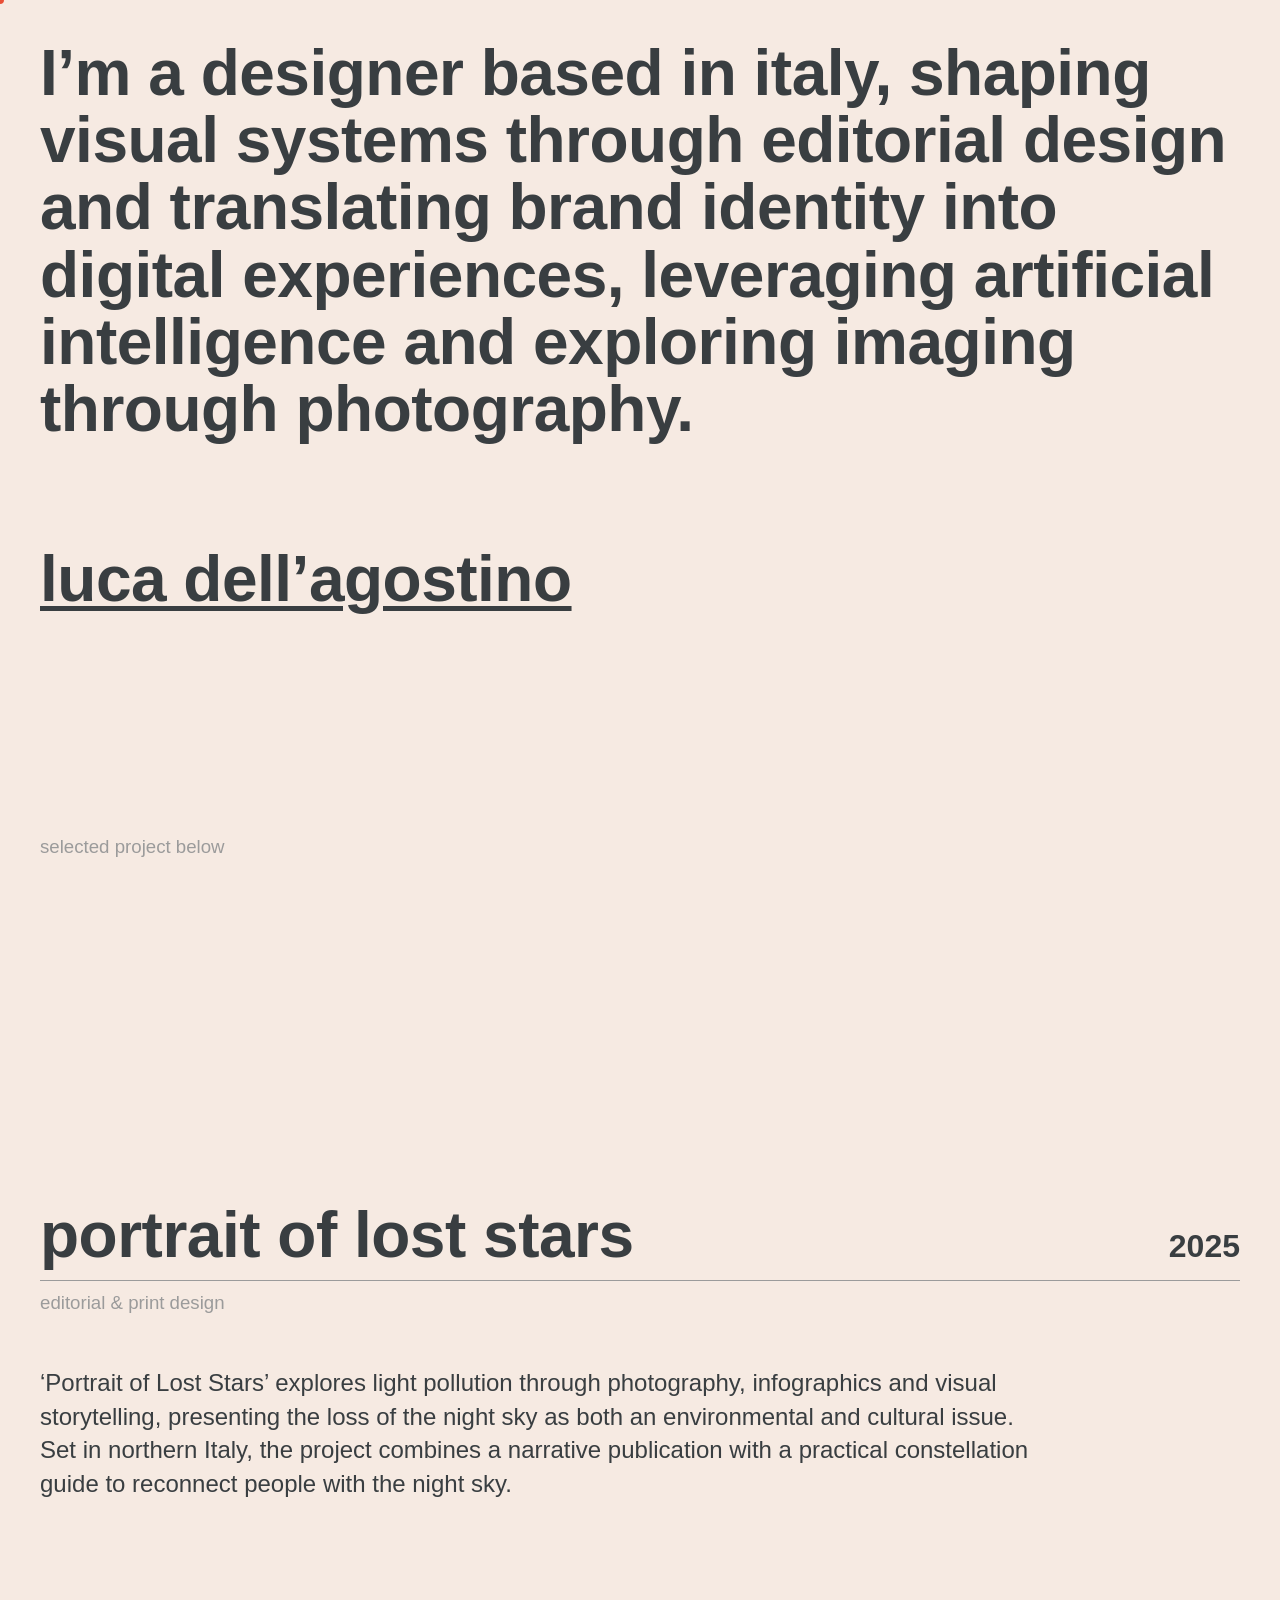
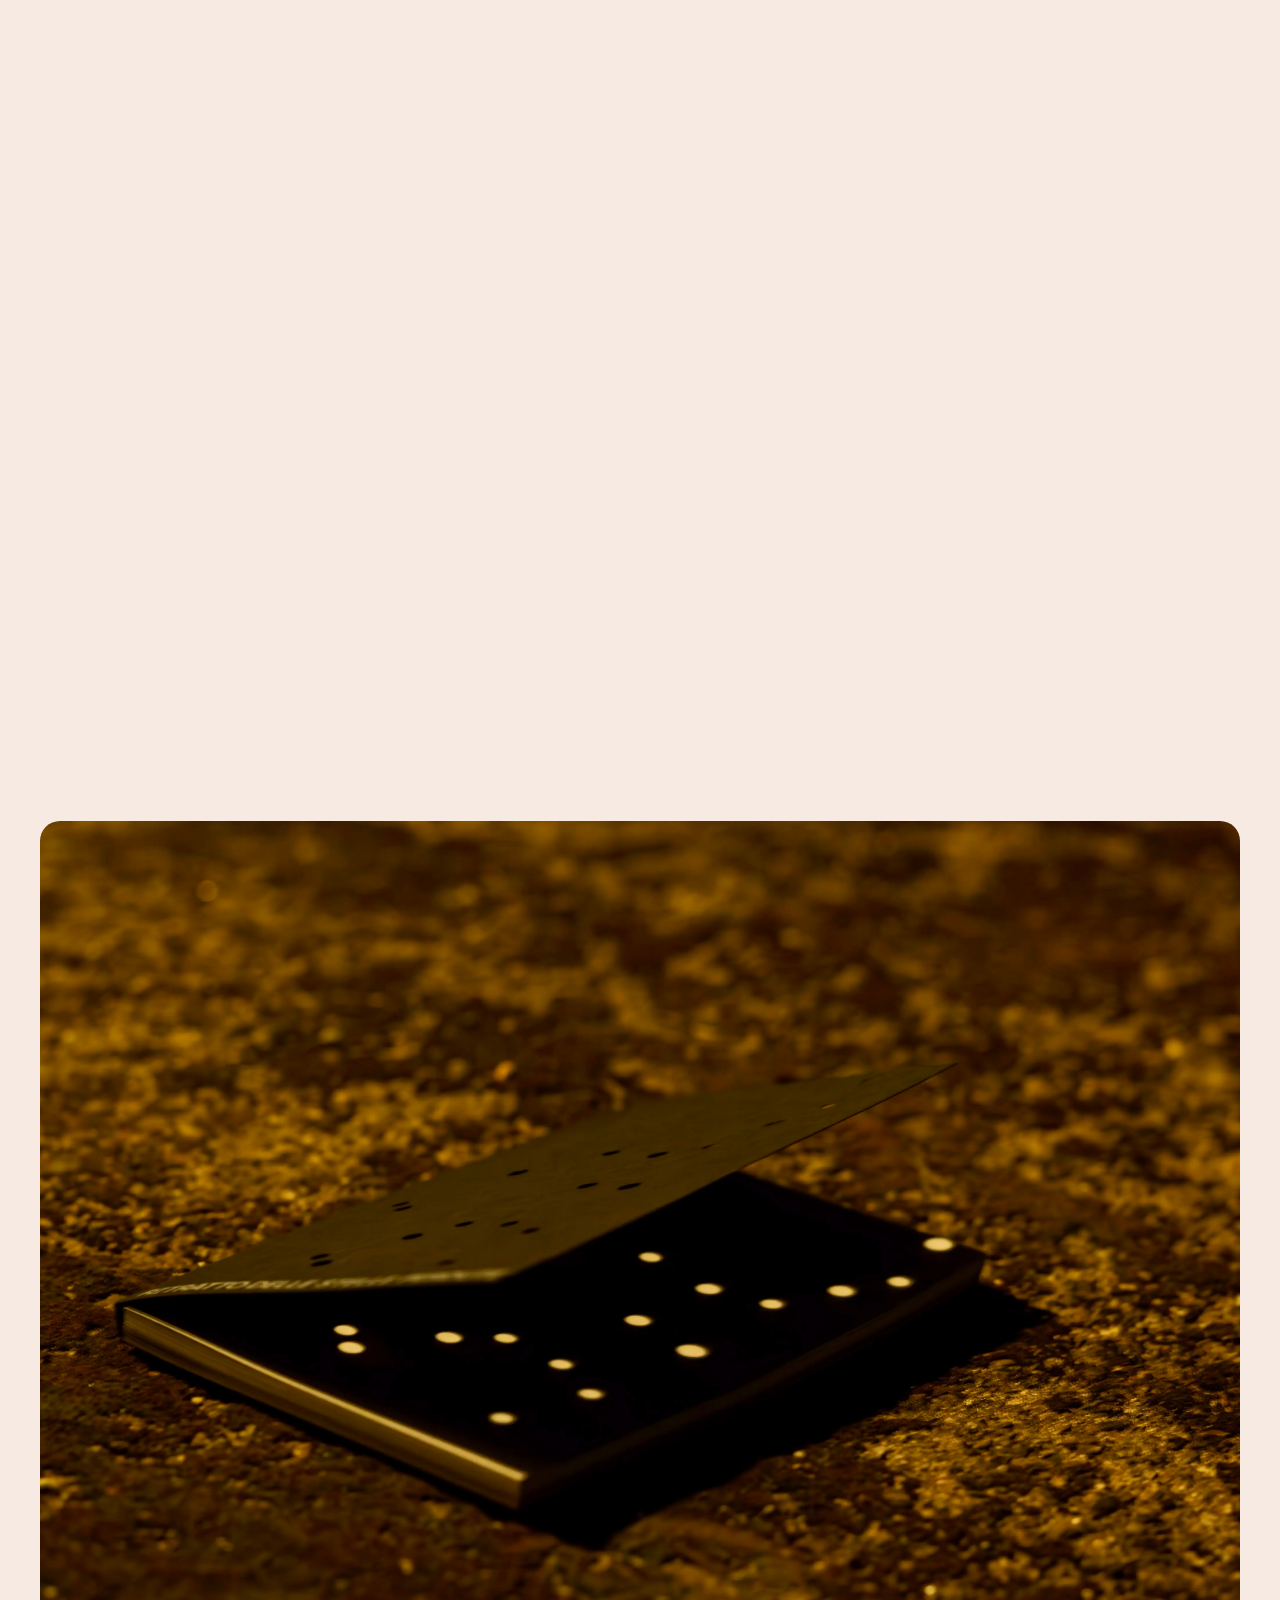
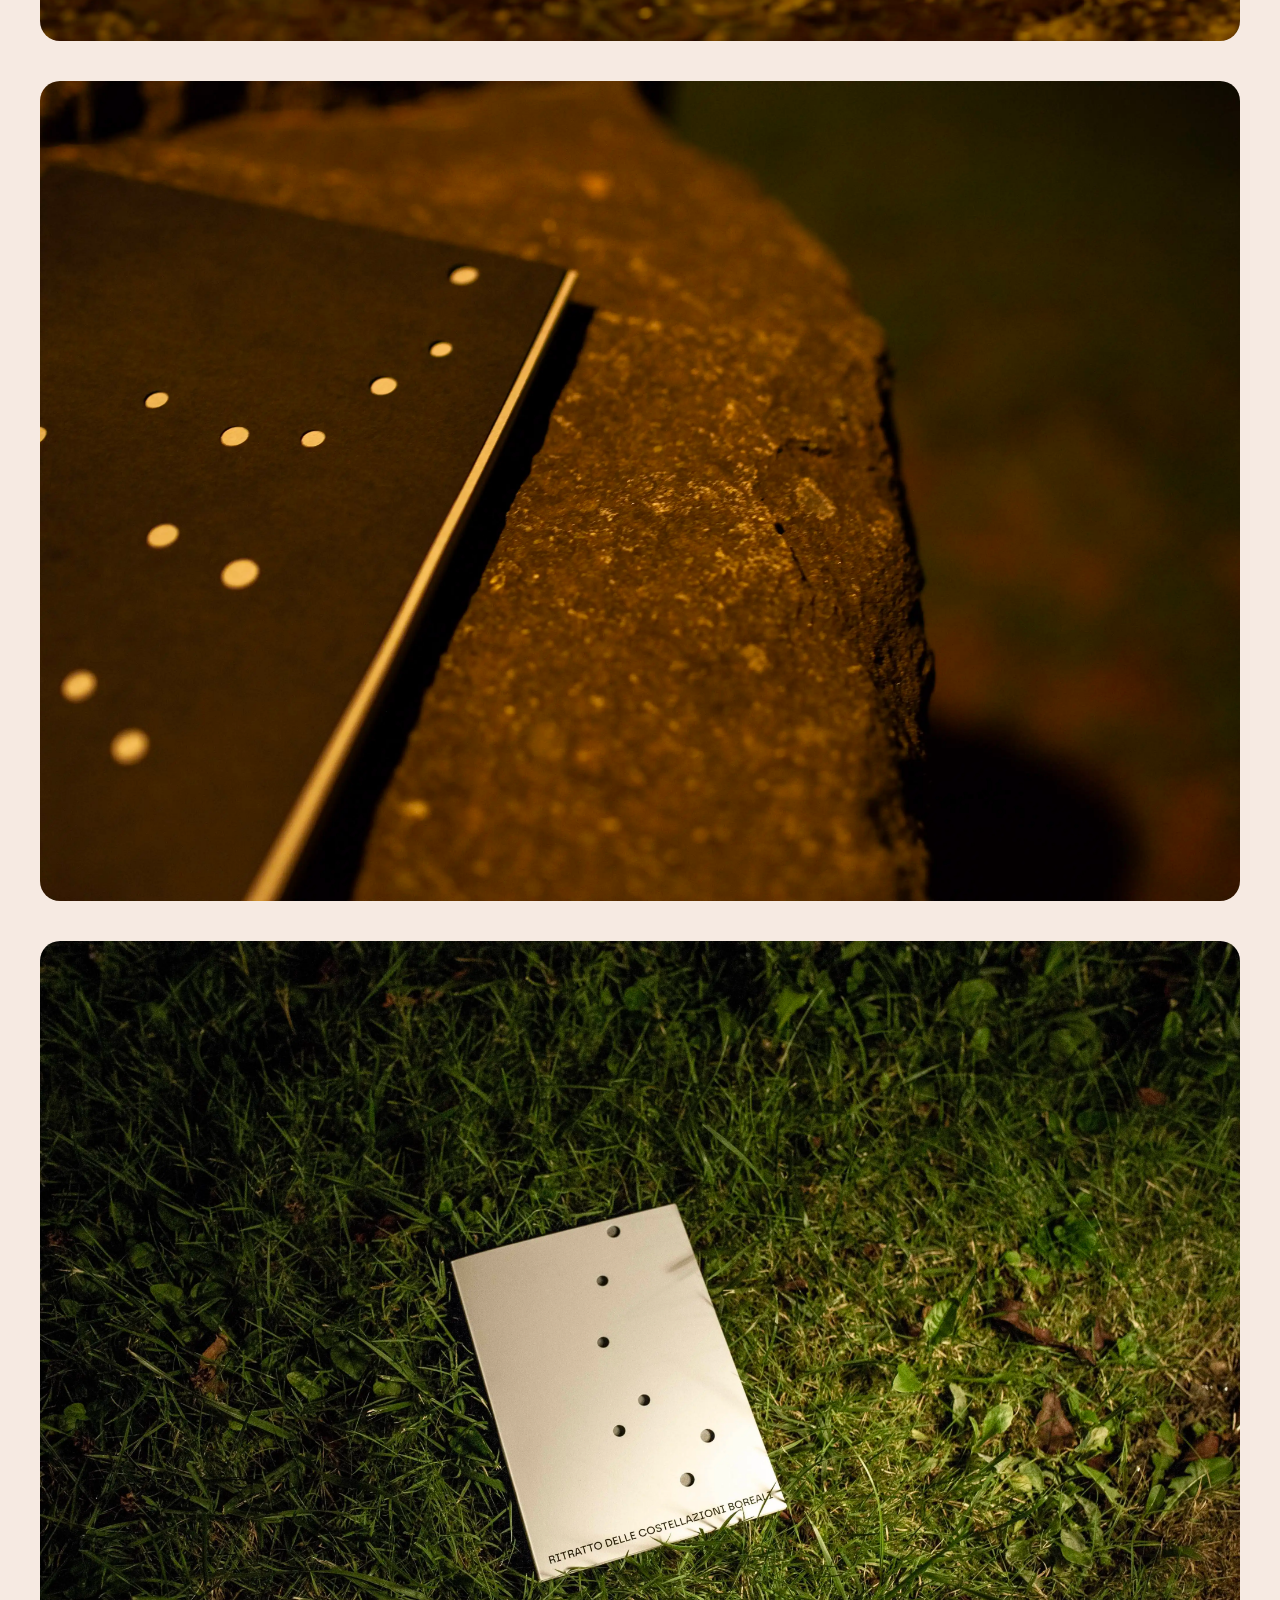
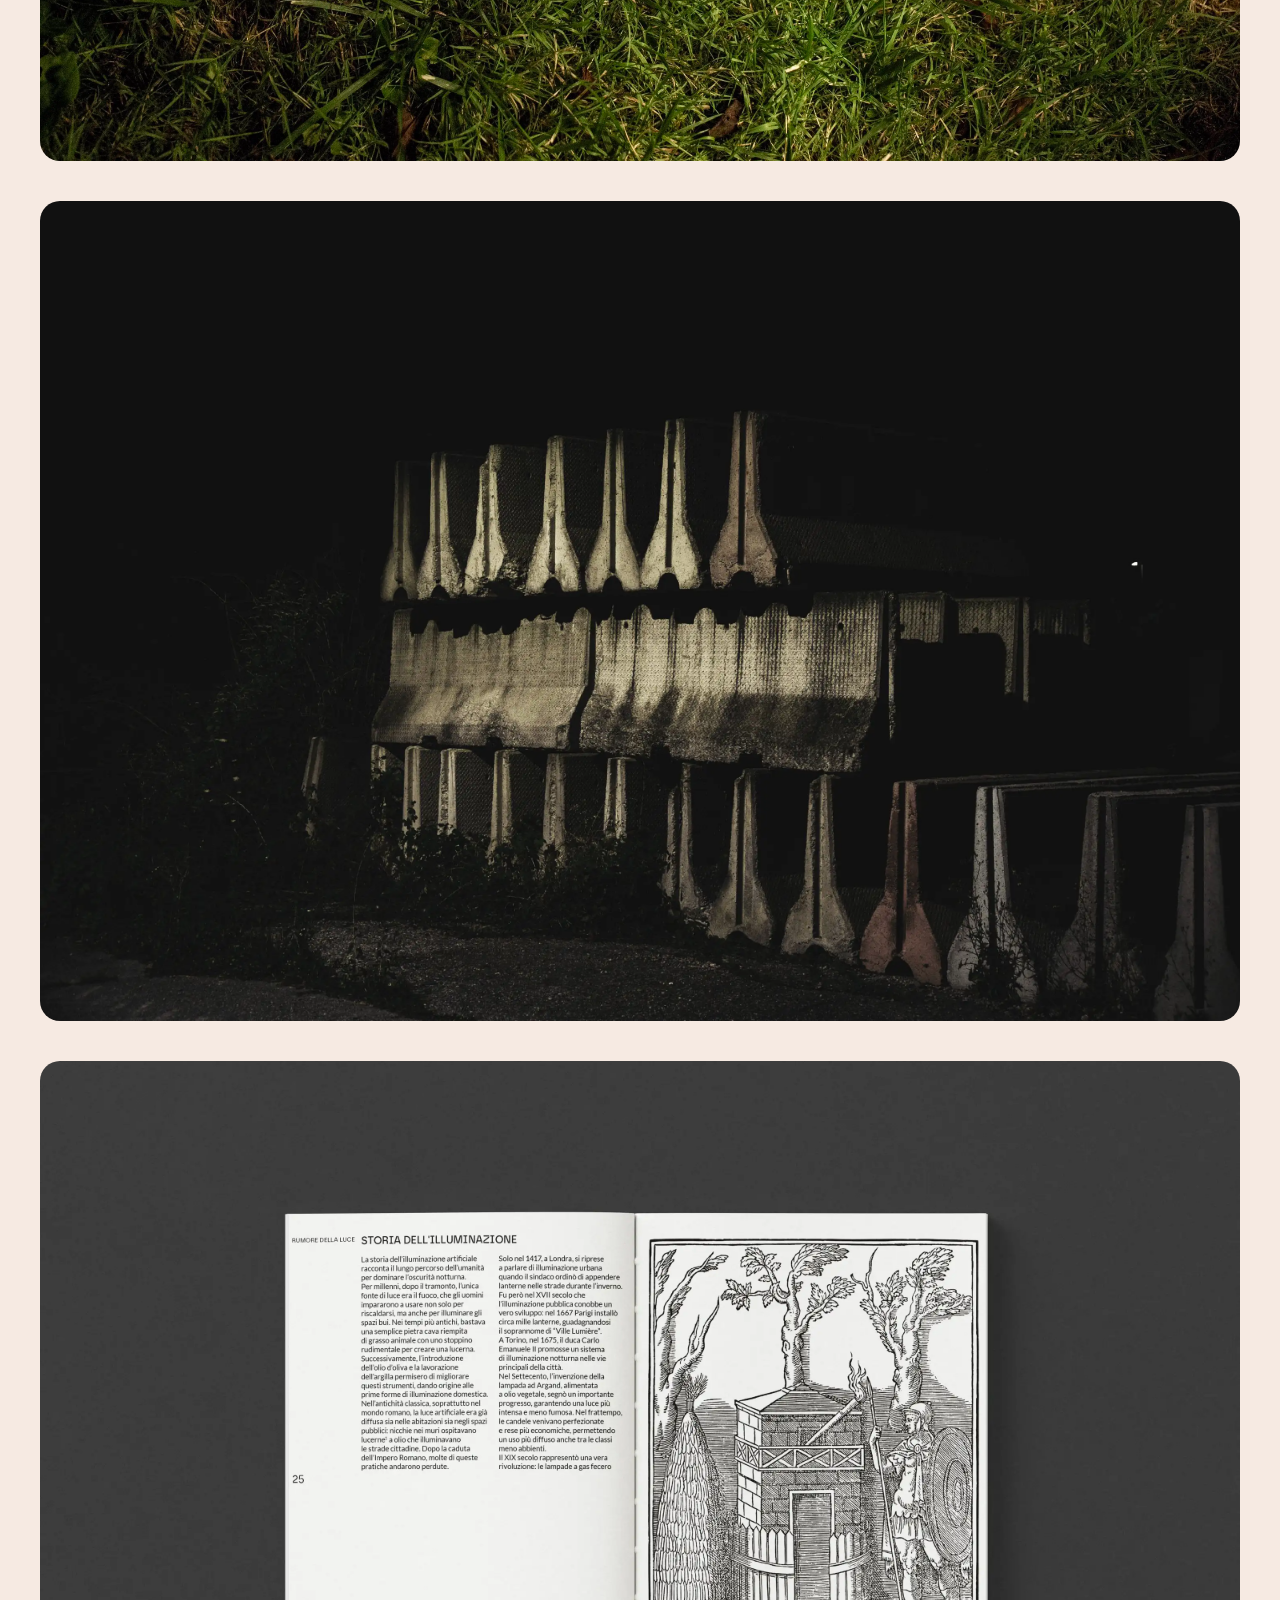
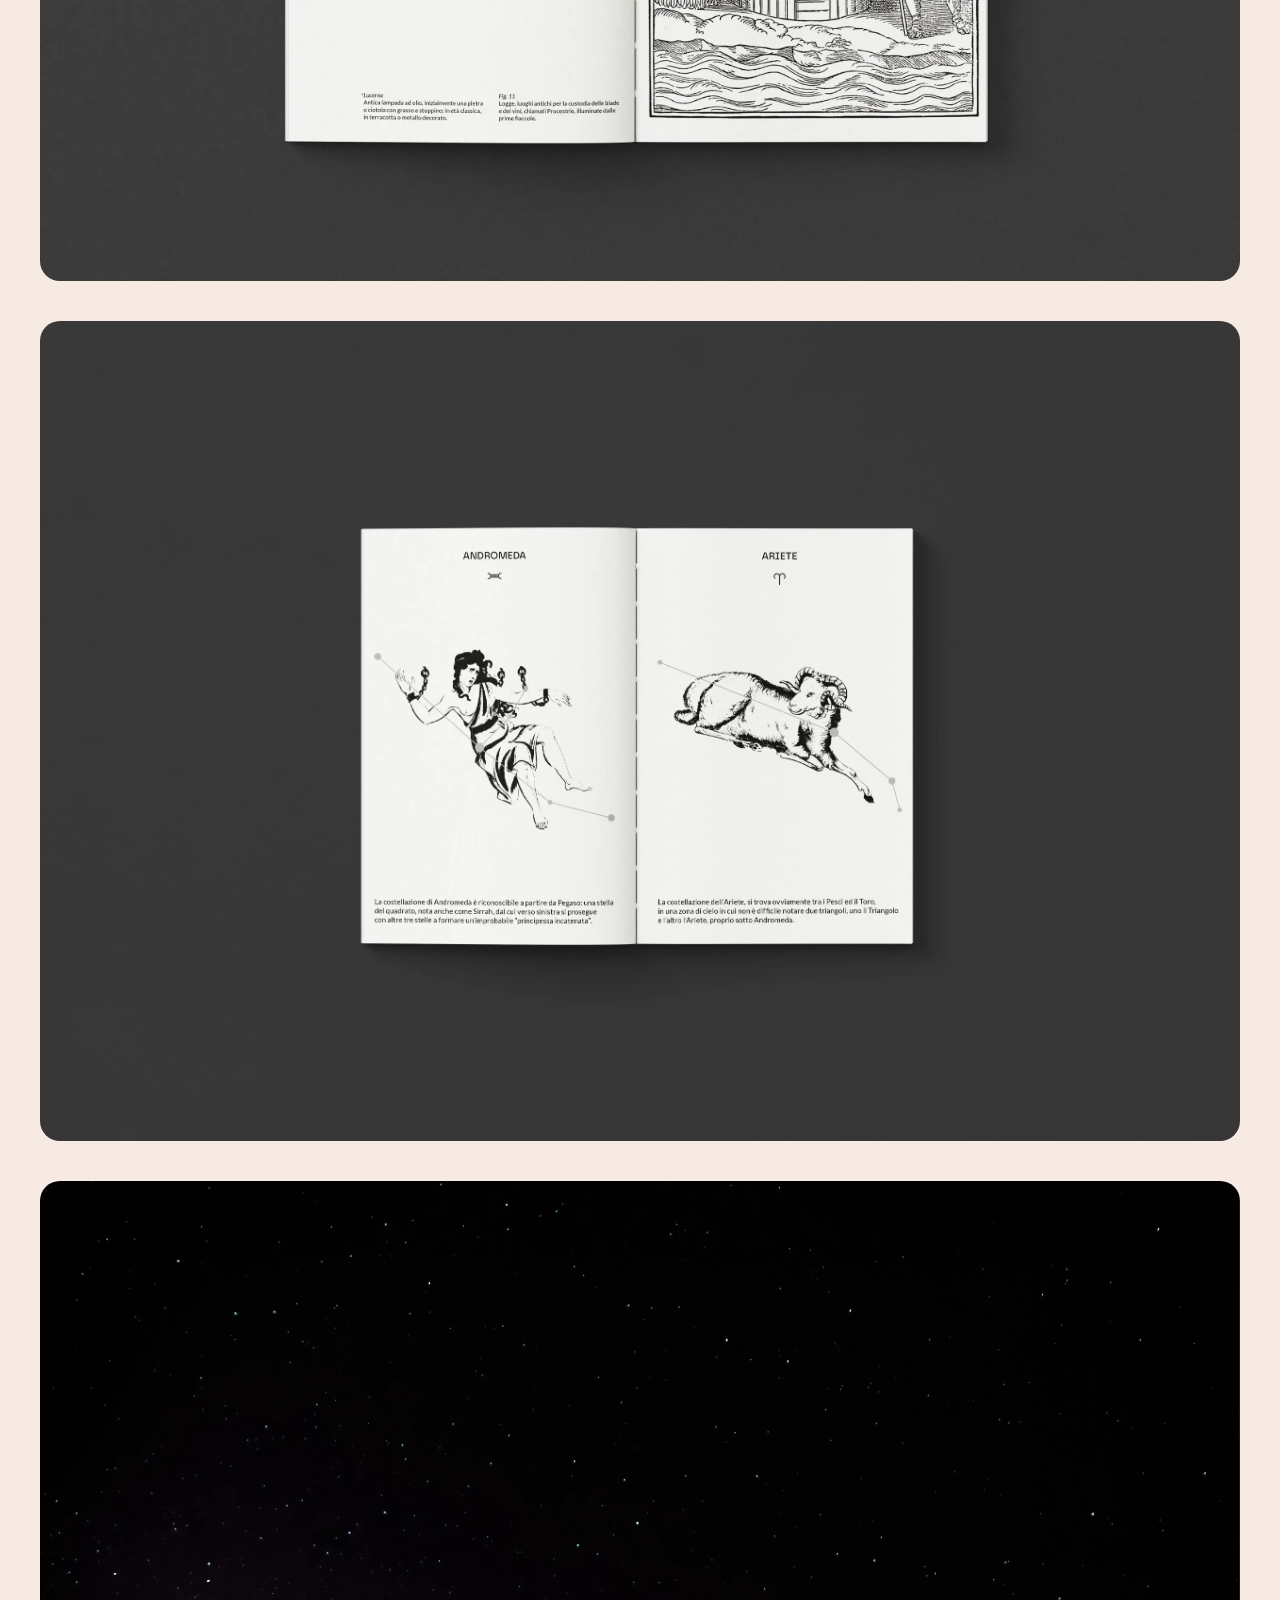
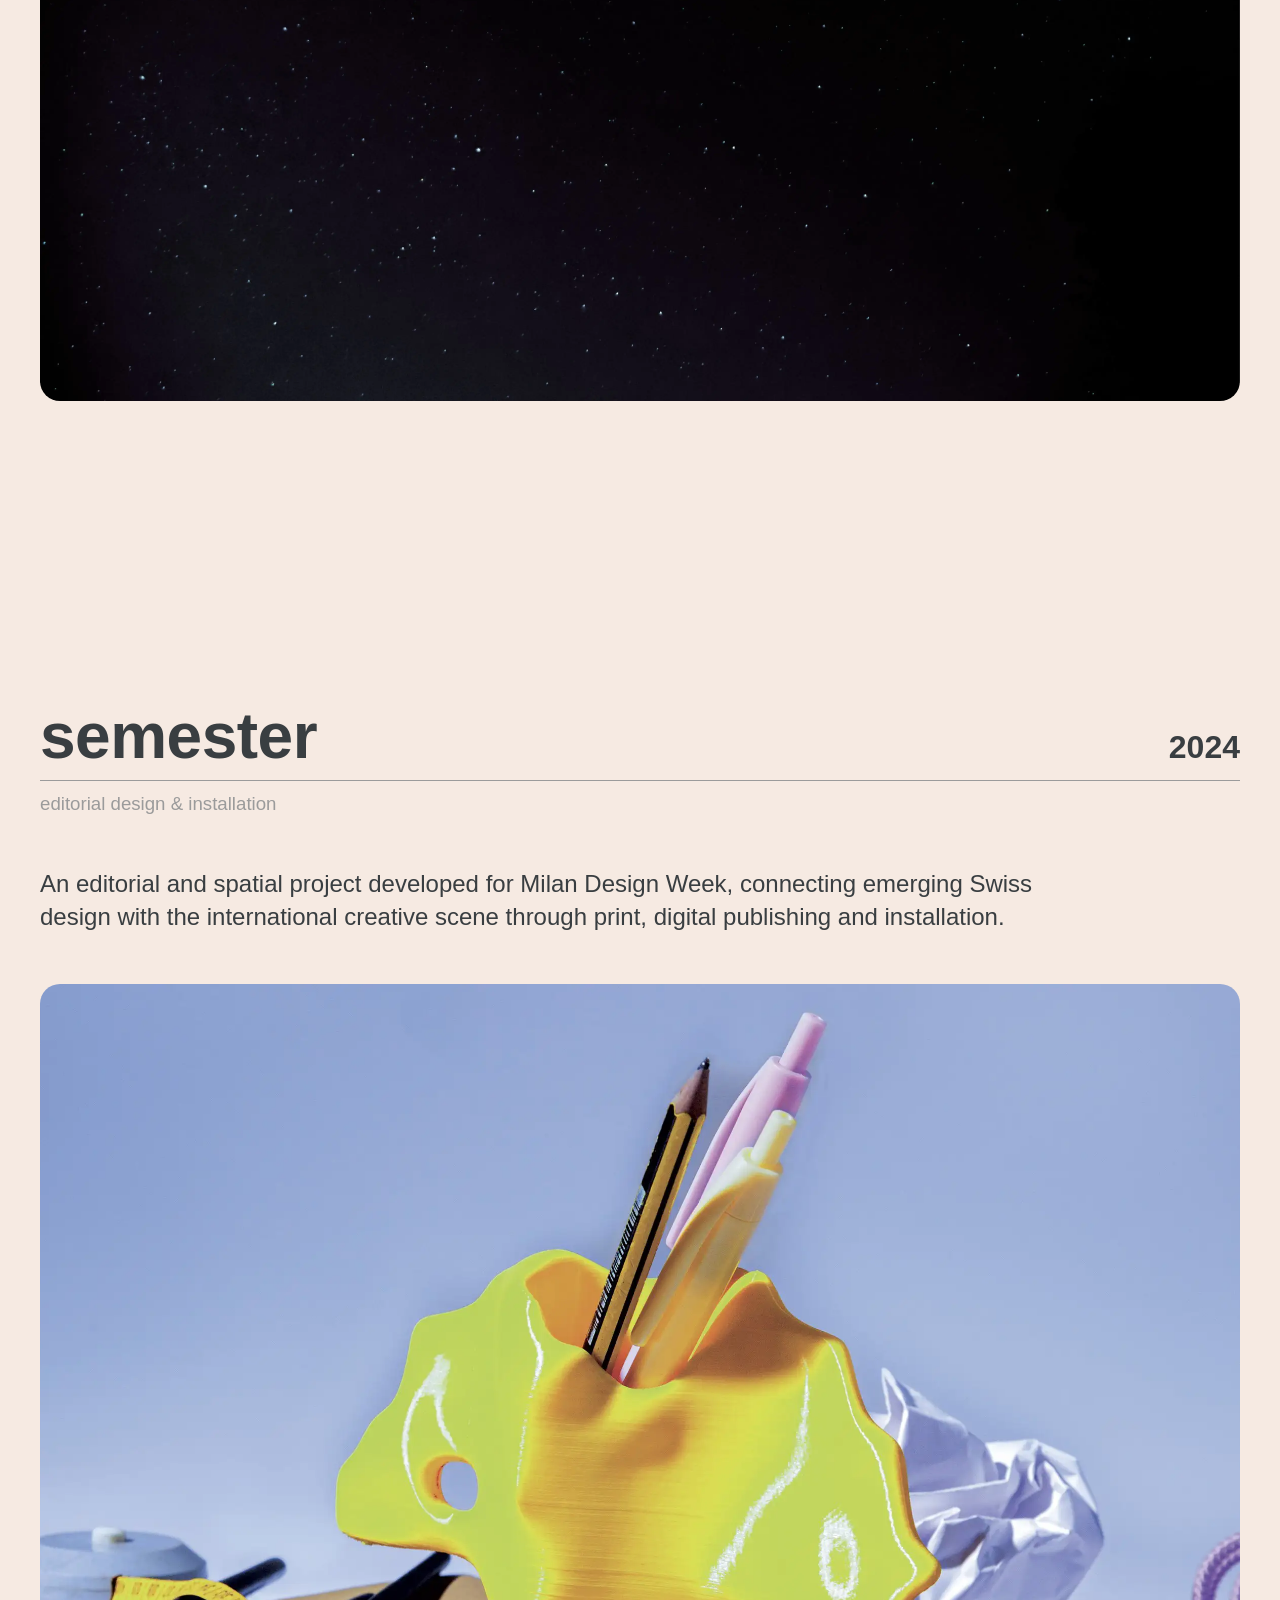
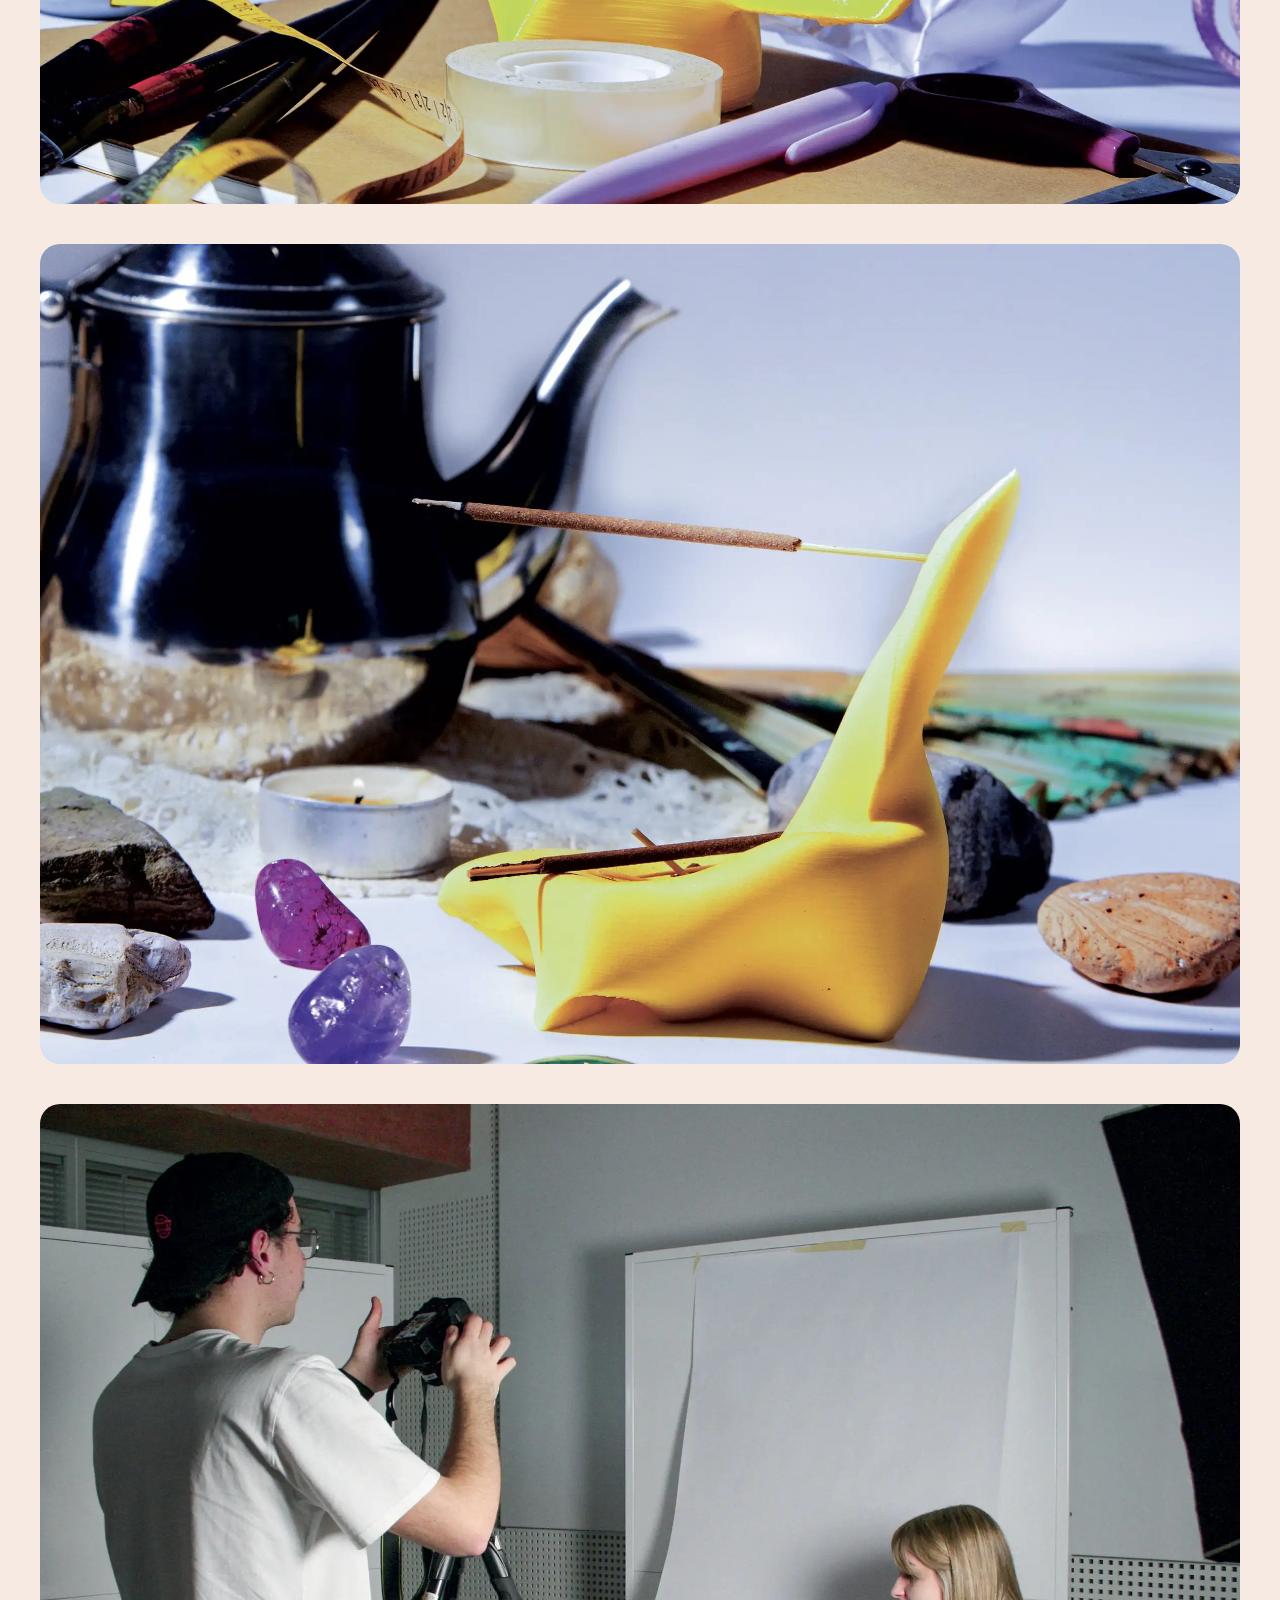
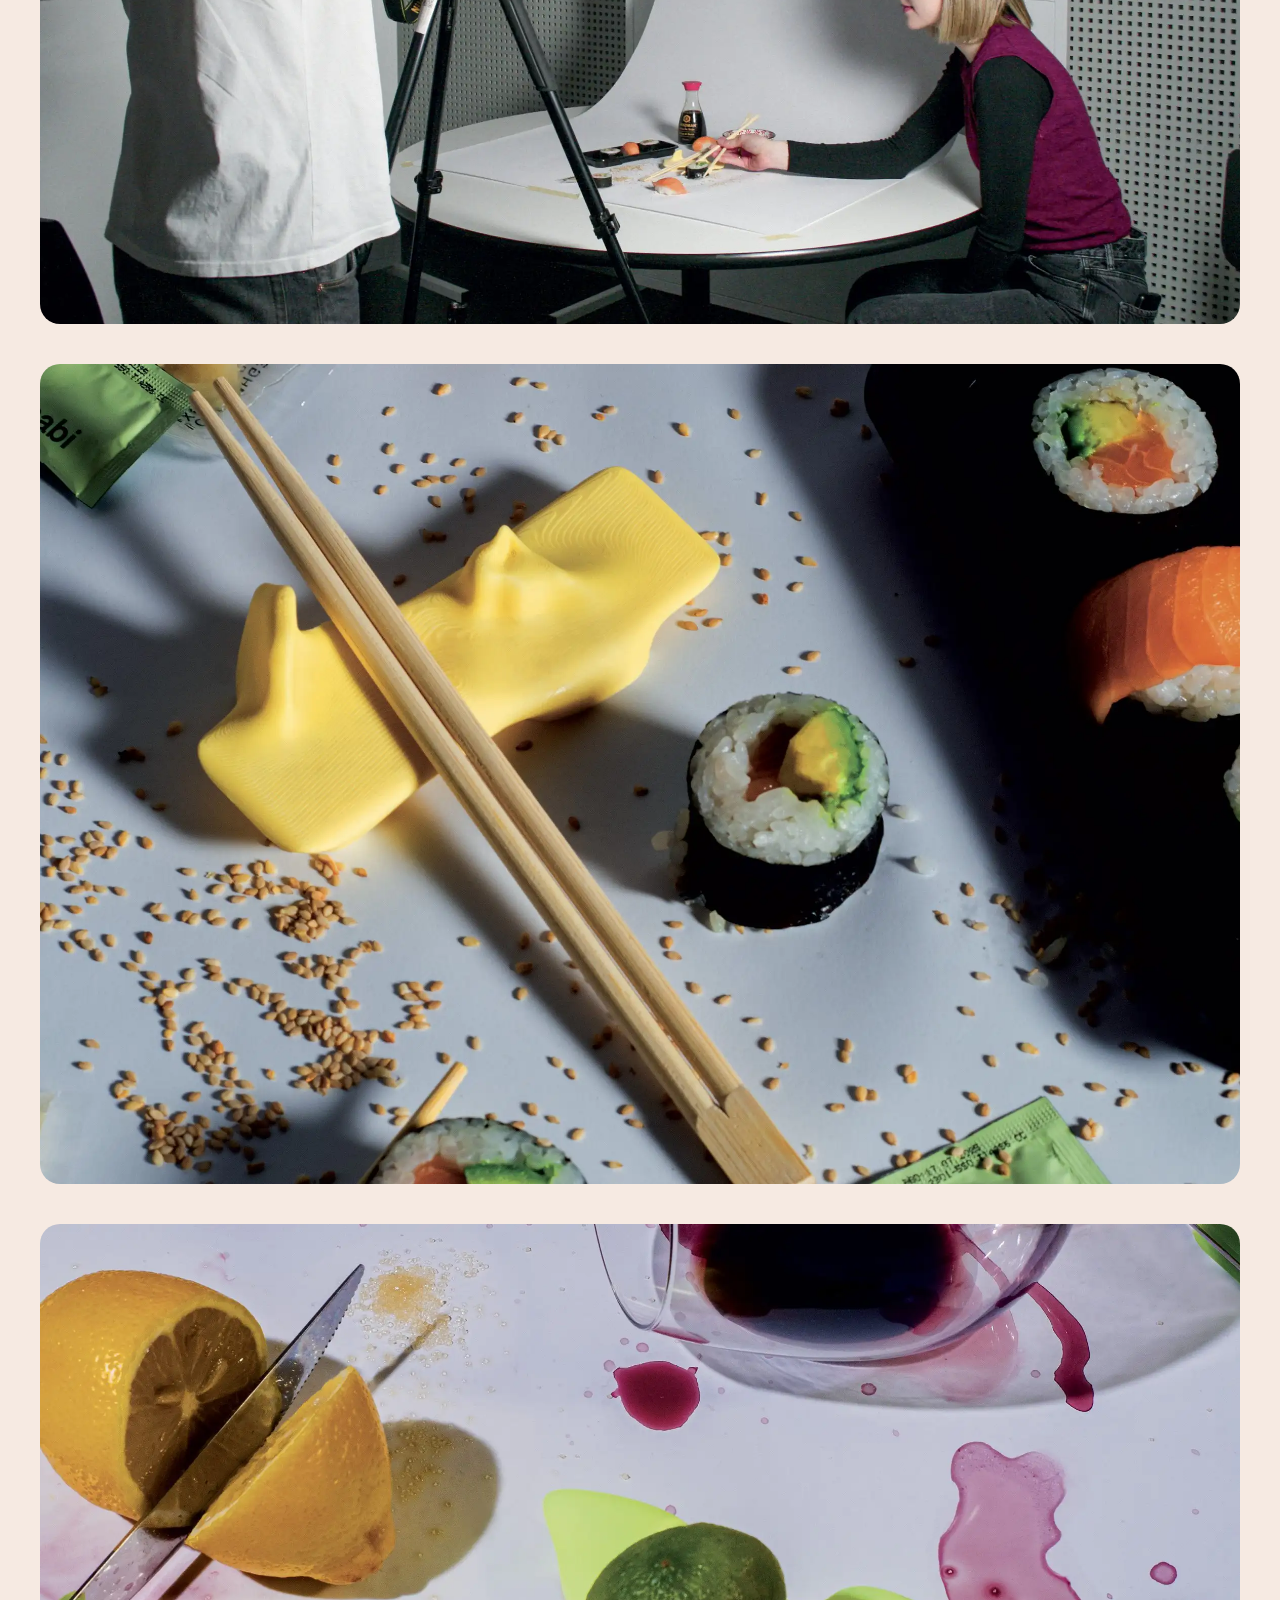
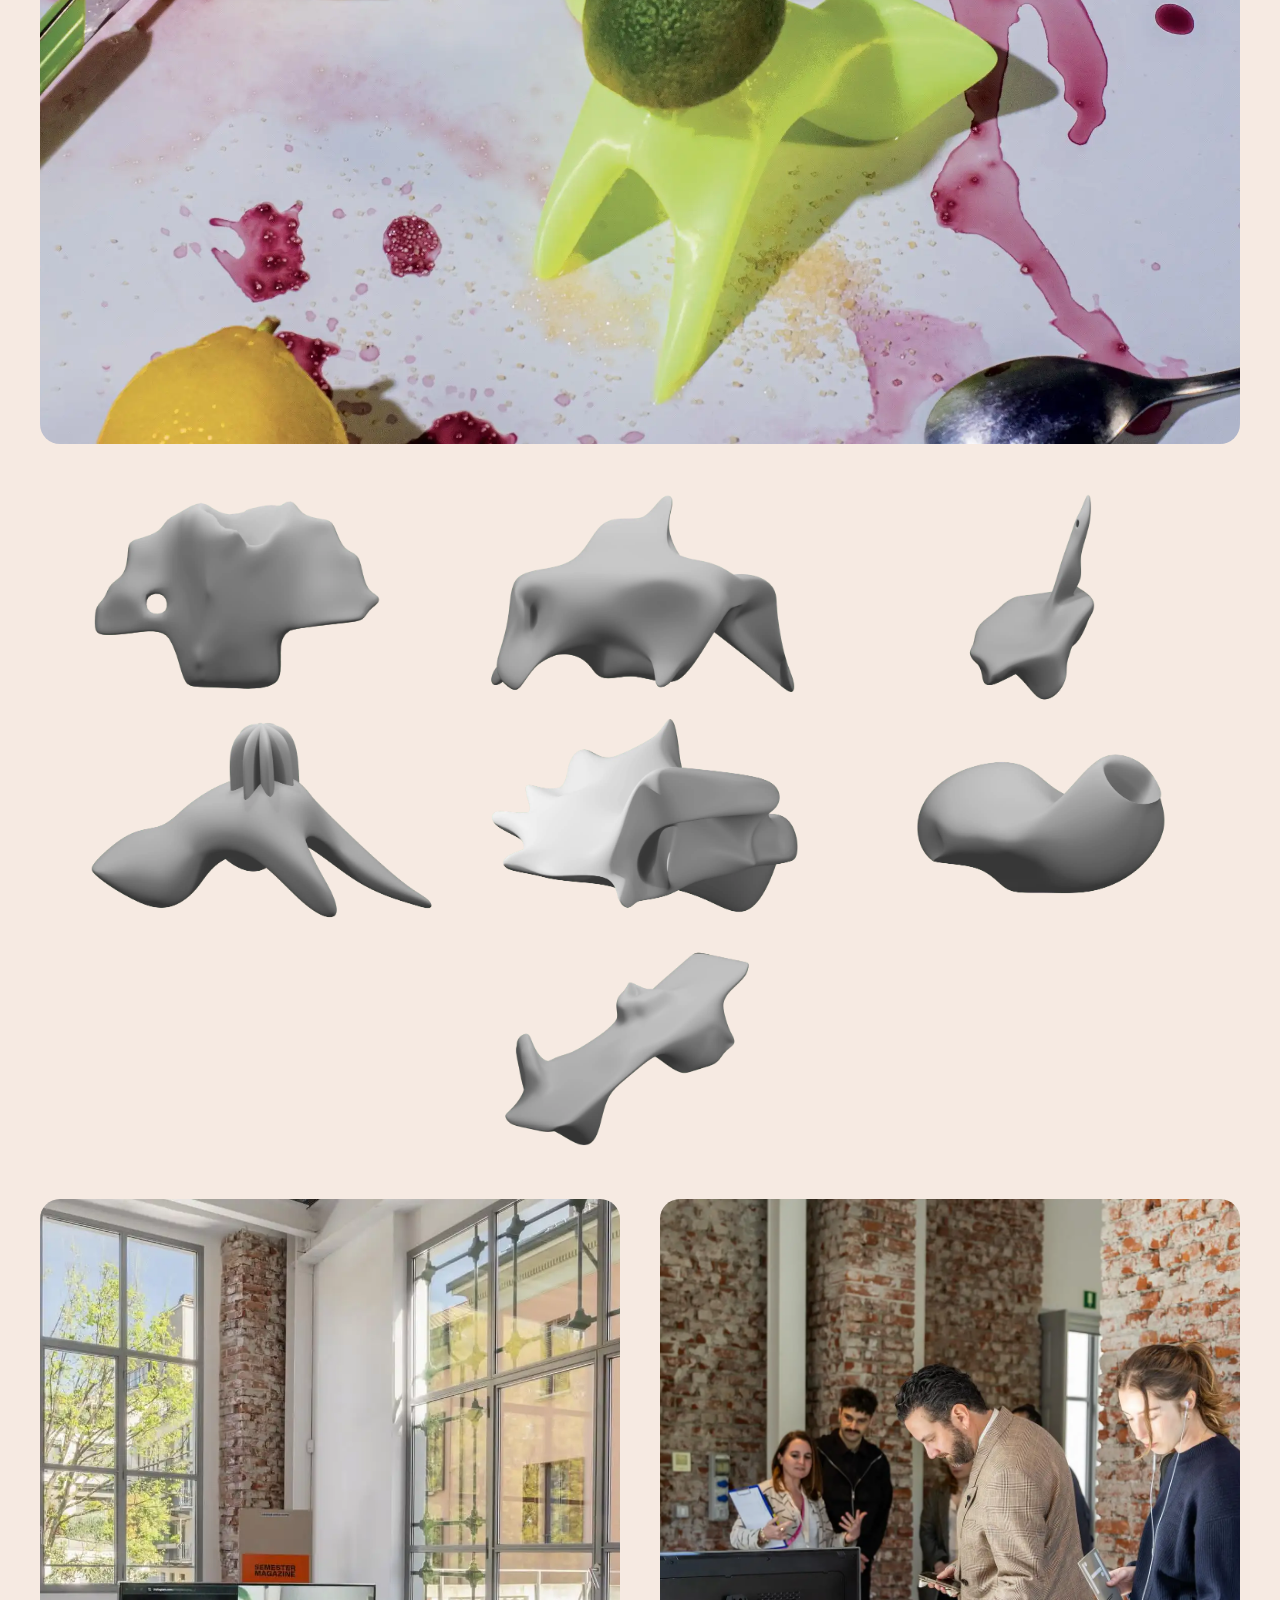
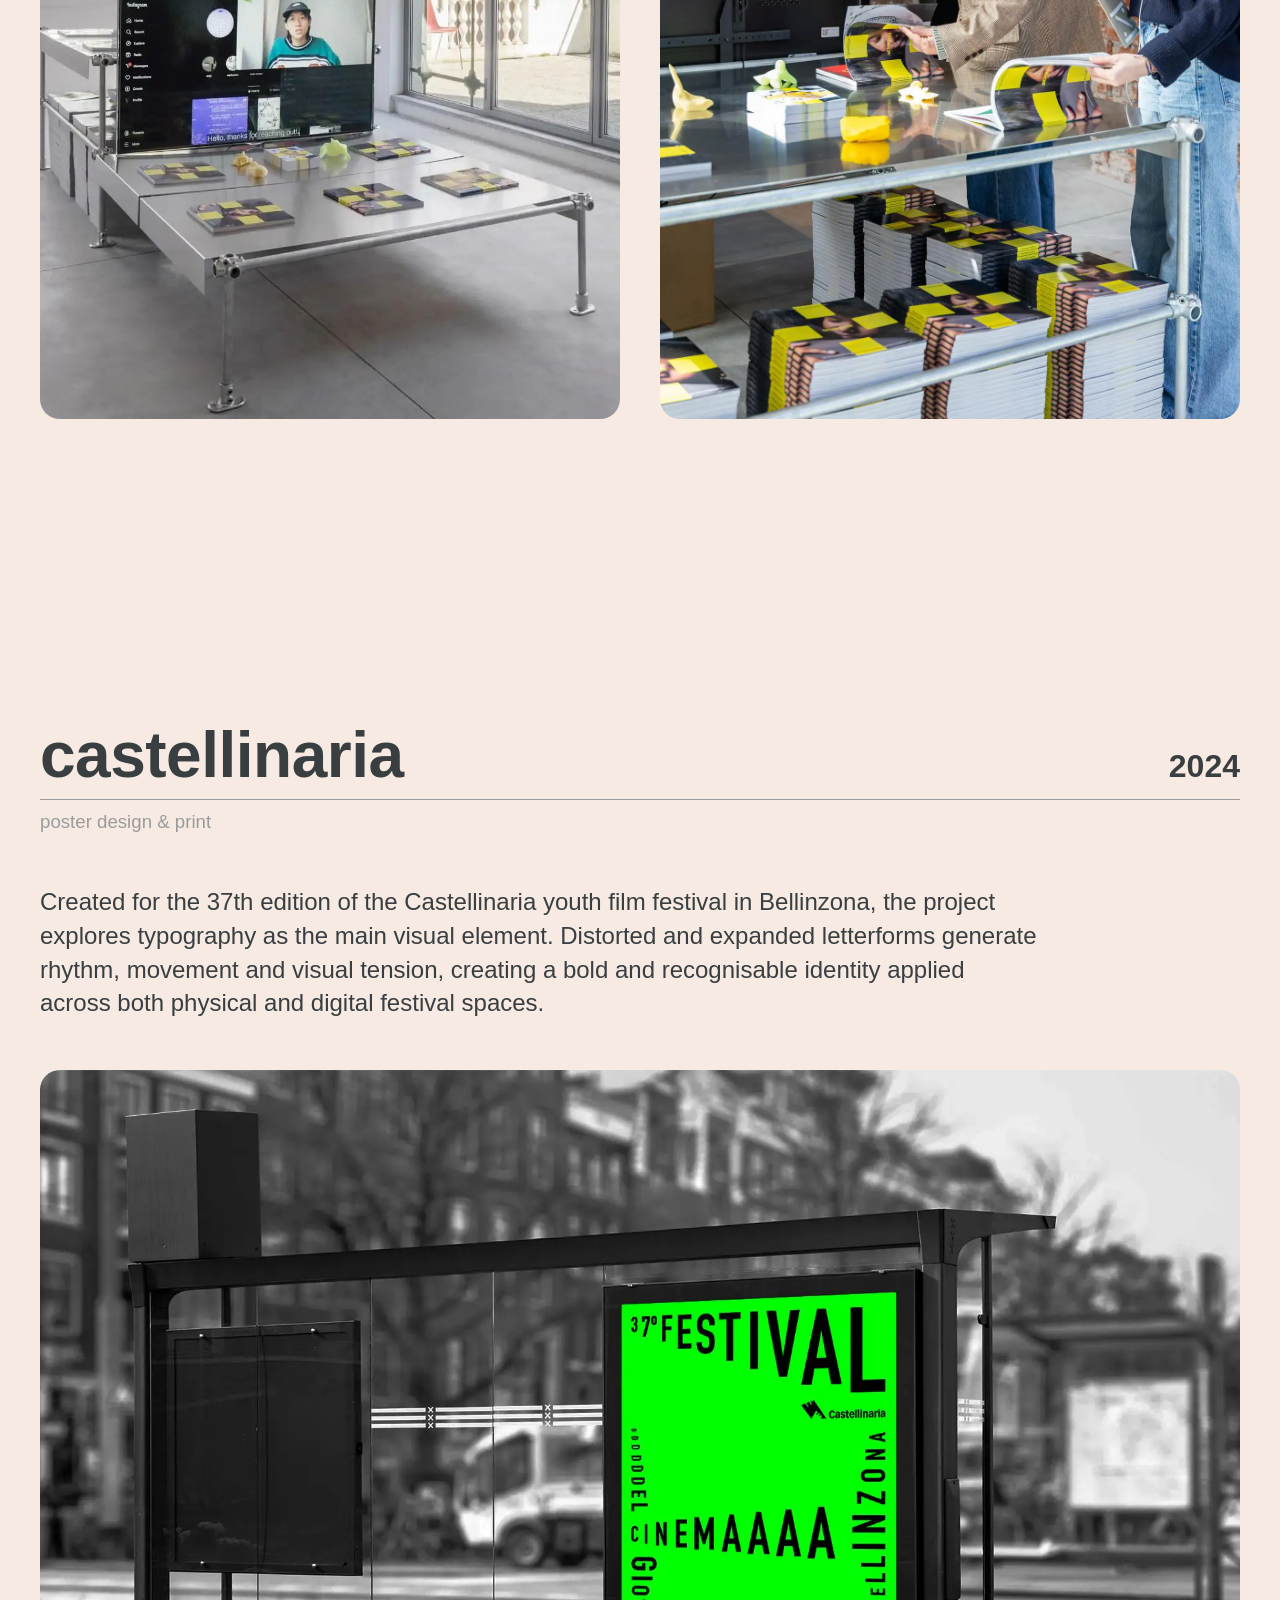
==== index.html @ 694005e4 "First upload" ====
<!DOCTYPE html>
<html lang="it">
<head>
    <meta charset="UTF-8">
    <meta name="viewport" content="width=device-width, initial-scale=1.0">
    <title>luca dell'agostino</title>
    <link rel="stylesheet" href="styles/main.css">

    <link rel="icon" href="assets/favicon.webp" type="image/png">
</head>
<body>

    <section id="top" class="hero">
        <div class="hero-content">

            <p class="hero-text">
                I’m a designer based in italy, shaping visual systems through editorial design and translating brand identity into digital experiences, leveraging artificial intelligence and exploring imaging through photography.
            </p>

            <div class="hero-name">
                <h1>
                    <a href="about.html">
                    luca dell’agostino
                    </a>
                </h1>
                <span class="name-line"></span>
            </div>

            <p class="hero-hint">selected project below</p>

        </div>
    </section>

    
<section class="projects">


    <!-- PROJECT 1 -->

    <div id="project-1" class="project project-ritratto delle stelle perdute">

        <div class="project-header">

            <div class="project-title-row">
                <h2 class="project-title">portrait of lost stars</h2>
                <span class="project-year">2025</span>
            </div>

            <div class="project-divider"></div>

            <p class="project-role">editorial & print design</p>

        </div>

        <p class="project-description">
            ‘Portrait of Lost Stars’ explores light pollution through photography, infographics and visual storytelling, presenting the loss of the night sky as both an environmental and cultural issue. Set in northern Italy, the project combines a narrative publication with a practical constellation guide to reconnect people with the night sky.
        </p>

        <div class="floating-nav-wrapper">

            <div class="floating-nav-anchor">
                <div class="floating-nav">

                    <a href="#" class="nav-btn nav-prev" aria-label="previous project">
                        <svg class="nav-arrow" viewBox="0 0 24 24" fill="none">
                        <path d="M5 15L12 8L19 15" />
                        </svg>
                    </a>

                    <button class="nav-btn index-btn" id="openProjectMenu" aria-label="index">i</button>

                    <a href="#" class="nav-btn nav-next" aria-label="next project">
                        <svg class="nav-arrow" viewBox="0 0 24 24" fill="none">
                            <path d="M5 9L12 16L19 9" />
                        </svg>
                    </a>

                </div>
            </div>    

        </div>    

        <div class="project-images">

            <div class="project-media project-stars-media">
                <video
                    autoplay
                    muted
                    loop
                    playsinline
                    preload="metadata"
                >
                    <source src="assets/images/project 1/vid_00.mp4" type="video/mp4">
                </video>
            </div>
            
            <img src="assets/images/project 1/img_00.webp" alt="project image">

            <img src="assets/images/project 1/img_01.webp" alt="project image">

            <img src="assets/images/project 1/img_02.webp" alt="project image">

            <img src="assets/images/project 1/img_03.webp" alt="project image">

            <img src="assets/images/project 1/img_04.webp" alt="project image">
            
            <img src="assets/images/project 1/img_05.webp" alt="project image">

            <img src="assets/images/project 1/img_06.webp" alt="project image">

        </div>

    </div>


    <!-- PROJECT 2 -->

    <div id="project-2" class="project project-semester">

               <div class="project-header">

            <div class="project-title-row">
                <h2 class="project-title">semester</h2>
                <span class="project-year">2024</span>
            </div>

            <div class="project-divider"></div>

            <p class="project-role">editorial design & installation</p>

        </div>

        <p class="project-description">
            An editorial and spatial project developed for Milan Design Week,
            connecting emerging Swiss design with the international creative scene
            through print, digital publishing and installation.
        </p>

        <div class="project-images">

            <img src="assets/images/project 2/img_00.webp" alt="project image">

            <img src="assets/images/project 2/img_01.webp" alt="project image">

            <img src="assets/images/project 2/img_02.webp" alt="project image">

            <img src="assets/images/project 2/img_03.webp" alt="project image">

            <img src="assets/images/project 2/img_04.webp" alt="project image">

            <img class="img-contain" src="assets/images/project 2/img_05.webp" alt="project image">

            <div class="image-row">

                <img src="assets/images/project 2/img_06.webp" alt="project image">

                <img src="assets/images/project 2/img_07.webp" alt="project image">

            </div>

        </div>

    </div>


    <!-- PROJECT 3 -->

    <div id="project-3" class="project project-castellinaria">

               <div class="project-header">

            <div class="project-title-row">
                <h2 class="project-title">castellinaria</h2>
                <span class="project-year">2024</span>
            </div>

            <div class="project-divider"></div>

            <p class="project-role">poster design & print</p>

        </div>

        <p class="project-description">
            Created for the 37th edition of the Castellinaria youth film festival in Bellinzona, the project explores typography as the main visual element. Distorted and expanded letterforms generate rhythm, movement and visual tension, creating a bold and recognisable identity applied across both physical and digital festival spaces.
        </p>
    
         <div class="project-images">

            <img src="assets/images/project 3/img_00.webp" alt="project image">

            <div class="project-media">
                <video
                    autoplay
                    muted
                    loop
                    playsinline
                    preload="metadata"
                >
                    <source src="assets/images/project 3/vid_01.mp4" type="video/mp4">
                </video>
            </div>

            <img src="assets/images/project 3/img_01.webp" alt="project image">

            <div class="project-media">
                <video
                    autoplay
                    muted
                    loop
                    playsinline
                    preload="metadata"
                >
                    <source src="assets/images/project 3/vid_02.mp4" type="video/mp4">
                </video>
            </div>

            <div class="image-row">

                <img src="assets/images/project 3/img_02.webp" alt="project image">

                <img src="assets/images/project 3/img_03.webp" alt="project image">

            </div>

            <div class="image-row">

                <img src="assets/images/project 3/img_04.webp" alt="project image">

                <img src="assets/images/project 3/img_05.webp" alt="project image">

            </div>

        </div>

    </div>


    <!-- PROJECT 4 -->

    <div id="project-4" class="project project-kizuna">

               <div class="project-header">

            <div class="project-title-row">
                <h2 class="project-title">kizuna</h2>
                <span class="project-year">2024</span>
            </div>

            <div class="project-divider"></div>

            <p class="project-role">visual identity, artificial intelligence & web design</p>

        </div>

        <p class="project-description">
            Kizuna blends Japanese tradition with a futuristic and urban aesthetic, transforming cultural symbols into contemporary visual codes. Developed through artificial intelligence and machine learning, the brand creates an evolving visual language that connects memory, technology and future visions.

        </p>

        <div class="project-images">

            <div class="project-media">
                <video
                    autoplay
                    muted
                    loop
                    playsinline
                    preload="metadata"
                >
                    <source src="assets/images/project 4/vid_03.mp4" type="video/mp4">
                </video>
            </div>

            <img src="assets/images/project 4/img_00.webp" alt="project image">

            <img src="assets/images/project 4/img_01.webp" alt="project image">

            <div class="image-row">

                <img class="img-top" src="assets/images/project 4/img_02.webp" alt="project image">

                <img class="img-top" src="assets/images/project 4/img_03.webp" alt="project image">

            </div>

            <img src="assets/images/project 4/img_04.webp" alt="project image">

            <img src="assets/images/project 4/img_05.webp" alt="project image">

            <div class="project-media">
                <video
                    autoplay
                    muted
                    loop
                    playsinline
                    preload="metadata"
                >
                    <source src="assets/images/project 4/vid_04.mp4" type="video/mp4">
                </video>
            </div>

        </div>

    </div>


    <!-- PROJECT 5 -->

    <div id="project-5" class="project project-ape theory">

               <div class="project-header">

            <div class="project-title-row">
                <h2 class="project-title">ape theory</h2>
                <span class="project-year">2025</span>
            </div>

            <div class="project-divider"></div>

            <p class="project-role">photography</p>

        </div>

        <p class="project-description">
            APE Theory explores the relationship between progress and primal instincts, reflecting on the thin line between evolution and regression. The project investigates the fragility hidden behind modern humanity, revealing the tensions and anxieties that emerge within an unstable contemporary world.
        </p>

        <div class="project-images">

            <img src="assets/images/project 5/img_00.webp" alt="project image">

            <div class="image-row">

                <img src="assets/images/project 5/img_01.webp" alt="project image">

                <img src="assets/images/project 5/img_02.webp" alt="project image">

            </div>

            <img src="assets/images/project 5/img_03.webp" alt="project image">

            <div class="image-row">

                <img src="assets/images/project 5/img_04.webp" alt="project image">

                <img src="assets/images/project 5/img_05.webp" alt="project image">

            </div>

            <img src="assets/images/project 5/img_06.webp" alt="project image">

            <div class="image-row">

                <img src="assets/images/project 5/img_07.webp" alt="project image">

                <img src="assets/images/project 5/img_08.webp" alt="project image">

            </div>

            <img src="assets/images/project 5/img_09.webp" alt="project image">

        </div>

    </div>


    <!-- PROJECT 6 -->

    <div id="project-6" class="project project-bodyline">

               <div class="project-header">

            <div class="project-title-row">
                <h2 class="project-title">bodyline</h2>
                <span class="project-year">2022</span>
            </div>

            <div class="project-divider"></div>

            <p class="project-role">photography & form</p>

        </div>

        <p class="project-description">
            Bodyline explores the natural lines and geometry of the human body through compositions shaped by posture, light and spatial balance. The project transforms curves, lights and forms into a dynamic visual language, creating expressive and harmonious images.

        </p>

        <div class="project-images">

            <img src="assets/images/project 6/img_00.webp" alt="project image">

            <img src="assets/images/project 6/img_01.webp" alt="project image">

            <div class="image-row">

                <img src="assets/images/project 6/img_02.webp" alt="project image">

                <img src="assets/images/project 6/img_03.webp" alt="project image">

            </div>

            <img src="assets/images/project 6/img_04.webp" alt="project image">

        </div>

    </div>


</section>

<div class="project-menu" id="projectMenu" aria-hidden="true">

    <div class="project-menu-list">
        <a href="#project-1">portrait of lost stars</a>
        <a href="#project-2">semester</a>
        <a href="#project-3">castellinaria</a>
        <a href="#project-4">kizuna</a>
        <a href="#project-5">ape theory</a>
        <a href="#project-6">bodyline</a>
    </div>

    <button class="project-menu-close" id="closeProjectMenu" aria-label="close menu">
        <svg viewBox="0 0 24 24" aria-hidden="true">
            <line x1="6" y1="6" x2="18" y2="18"></line>
            <line x1="18" y1="6" x2="6" y2="18"></line>
        </svg>
    </button>

</div>

<div id="footer" class="home-bottom-info">
    <a href="#top" class="back-bottom">back to top</a>
    <p class="copyright">© 2026 — luca dell’agostino</p>
</div>

<div class="custom-cursor"></div>

<script src="scripts/main.js"></script>

</body>
</html>
---- styles/main.css ----
/* ------------------ */
/* RESET */
/* ------------------ */

* {
    margin: 0;
    padding: 0;
    box-sizing: border-box;
}

html {
    scroll-behavior: smooth;
}

::-webkit-scrollbar {
    display: none;
}

/* Firefox */
html {
    scrollbar-width: none;
}

/* IE/Edge */
body {
    -ms-overflow-style: none;
}

img {
    max-width: 100%;
    display: block;
}

/* ------------------ */
/* FONT */
/* ------------------ */

@font-face {
    font-family: 'Inter';
    src: url('../assets/fonts/InterVariable.ttf') format('truetype');
    font-weight: 100 900;
    font-style: normal;
    font-display: swap;
}

/* ------------------ */
/* GLOBAL */
/* ------------------ */

:root {
    --color-bg: #f6eae2;
    --color-text: #393e41;
    --color-accent: #e94f37;
    --color-muted: #9b9b9b;
    --color-text-rgb: 57, 62, 65;

    --space-inline: clamp(10px, 5vw, 40px);
    --space-block: clamp(10px, 5vw, 40px);

    --gap-large: clamp(70px, 8vw, 120px);
    --gap-medium: clamp(35px, 5vw, 50px);

    --container-max: 1800px;

    --title-font:
        600 clamp(22pt, 5vw, 50pt)/1.05 'Inter', sans-serif;
    --body-font:
        400 clamp(12pt, 2.5vw, 18pt)/1.4 'Inter', sans-serif;
    --small-font:
        300 clamp(10pt, 2vw, 14pt)/1.4 'Inter', sans-serif;
    --botton-font:
        600 clamp(15pt, 2.5vw, 25pt)/0.9 'inter', sans-serif;
    --nav-index-font:
        500 clamp(12pt, 2vw, 20pt)/1 'Inter', sans-serif;    
    --copyright-font:   
        300 clamp(7pt, 1.2vw, 10pt) 'inter', sans-serif; 
}

body {
    min-height: 100vh;
    min-height: 100dvh;
    cursor: none;
    background-color: var(--color-bg);
    color: var(--color-text);
    font-family: 'Inter', sans-serif;
}

a,
button,
[role="button"] {
    cursor: none;
}

section {
    width: 100%;
}

.container {
    width: 100%;
    max-width: calc(var(--container-max) + (var(--space-inline) * 2));
    margin: 0 auto;
    padding-inline: var(--space-inline);
    padding-block: var(--space-block);
}

body.menu-open,
html.menu-open {
    overflow: hidden;
}

/* ------------------ */
/* CUSTOM CURSOR */
/* ------------------ */

.custom-cursor {
    position: fixed;
    top: 0;
    left: 0;
    width: 8px;
    height: 8px;
    background-color: var(--color-accent);
    border-radius: 50%;
    pointer-events: none;
    transform: translate(-50%, -50%) scale(1);
    z-index: 999999;
    transition: transform 0.25s cubic-bezier(0.25, 1, 0.5, 1);
    will-change: transform;
}

.custom-cursor.hover {
    transform: translate(-50%, -50%) scale(1.6);
}

.menu-open .custom-cursor {
    background: var(--color-bg);
}

html,
body,
a,
button,
iframe,
video,
.nav-btn,
.project-menu-close,
.project-menu-list a {
    cursor: none;
}

* {
    cursor: none !important;
}

/* ------------------ */
/* HOME */
/* ------------------ */

.hero {
    padding-inline: var(--space-inline);
    padding-block: var(--space-block);
    padding-bottom: 0;
}

.hero-content {
    display: flex;
    flex-direction: column;
    min-height: calc(100dvh - var(--space-block));
    align-items: flex-start;
    width: 100%;
}

.hero-text {
    max-width: none;
    font: var(--title-font);
    letter-spacing: -0.5px;
    margin-bottom: var(--gap-large);
}

.hero-name {
    margin-bottom: var(--gap-medium);
}

.hero-name h1 {
    color: var(--color-text);
    font: var(--title-font);
    letter-spacing: -0.5px;
    text-transform: lowercase;
}

.hero-name a {
    color: inherit;

    text-decoration: underline;
    text-decoration-thickness: 5px;
    text-underline-offset: 5px;
    text-decoration-skip-ink: auto;

    transition:
        color 0.25s ease,
        text-decoration-color 0.25s ease;
}

.hero-name a:hover {
    color: var(--color-accent);
    text-decoration-color: var(--color-accent);
}

.hero-hint {
    margin-top: auto;
    padding-bottom: var(--space-inline);
    font: var(--small-font);
    color: var(--color-muted);
}

/* ------------------ */
/* PROJECTS */
/* ------------------ */

.projects {
    padding-inline: var(--space-inline);
    padding-block: var(--gap-large);
}

.project {
    padding-top: 200px;
    margin-bottom: var(--gap-large);
}

.project-header {
    width: 100%;
}

.project-title-row {
    display: flex;
    justify-content: space-between;
    align-items: baseline;
    gap: var(--gap-medium);
    width: 100%;
}

.project-title {
    font: var(--title-font);
    letter-spacing: -0.5px;
    margin: 0;
}

.project-year {
    font: var(--botton-font);
    white-space: nowrap;
    padding-top: 8px;
}

.project-divider {
    width: 100%;
    height: 0.5px;
    background-color: var(--color-muted);
    margin: 10px 0 10px;
}

.project-role {
    font: var(--small-font);
    color: var(--color-muted);
    margin: 0;
}

.project-description {
    max-width: 1000px;
    margin-top: var(--gap-medium);

    font: var(--body-font);
    margin-bottom: var(--gap-medium);
}

.project-images {
    display: grid;
    gap: 40px;
    margin-top: var(--gap-medium);
}

.project-images img {
    width: 100%;
    height: calc(100dvh - (var(--space-inline) * 2));
    object-fit: cover;
    border-radius: 20px;
}

.project-media {
    width: 100%;
    height: calc(100dvh - (var(--space-inline) * 2));

    position: relative;
    overflow: hidden;

    border-radius: 20px;
}

.project-media video {
    position: absolute;
    top: 50%;
    left: 50%;

    width: 120%;
    height: 120%;

    object-fit: cover;
    object-position: center;

    transform: translate(-50%, -50%);

    display: block;
}

.project-stars-media {
        margin-top: -80px;
}

.image-row {
    display: grid;
    grid-template-columns: repeat(2, 1fr);
    gap: 40px;
}

.image-row img {
    width: 100%;
    height: calc(100dvh - (var(--space-inline) * 2));
    object-fit: cover;
    border-radius: 20px;
}

.img-contain {
    height: auto !important;
    aspect-ratio: auto !important;
    object-fit: contain !important;
}

/* ------------------ */
/* ABOUT */
/* ------------------ */

.about-page .container {
    width: 100%;
    max-width: none;
    padding-inline: var(--space-inline);
}

.about-page {
    background-color: var(--color-bg);
    color: var(--color-text);
    min-height: 100dvh;
    padding-top: 0;
}

.container {
    min-height: calc(100dvh - var(--space-block));
    display: flex;
    flex-direction: column;
    padding-inline: var(--space-inline);
    padding-bottom: 0;
    justify-content: space-between;
}

.about-grid {
    display: grid;
    grid-template-columns: minmax(0, 1.1fr) minmax(0, 0.9fr);
    gap: var(--gap-medium);
    align-items: start;
    flex: 1;
}

.about-top {
    display: flex;
    flex-direction: column;
}

.about-heading {
    font: var(--title-font);
    letter-spacing: -0.5px;
    text-transform: lowercase;
    margin-bottom: var(--gap-medium);
}

.about-text-block {
    max-width: none;
}

.about-text-block p {
    font: var(--body-font);
    margin-bottom: 20px;
}

.about-text-block p:last-child {
    margin-bottom: 0;
}

.about-bottom {
    margin-top: var(--gap-medium);
}

.about-links {
    display: flex;
    flex-wrap: nowrap;
    align-items: center;
    gap: var(--gap-medium);
    overflow-x: auto;
}

.about-links a {
    font-size: clamp(13pt, 4vw, 18pt);
    font-weight: 600;
    color: var(--color-text);
    white-space: nowrap;

    text-decoration: underline;
    text-decoration-thickness: 2.5px;
    text-underline-offset: 2.6px;
    text-decoration-skip-ink: auto;

    transition:
        color 0.25s ease,
        text-decoration-color 0.25s ease;
}

.about-links a:hover {
    color: var(--color-accent);
    text-decoration-color: var(--color-accent);
}

.about-right {
    display: flex;
    justify-content: flex-end;
    align-items: center;
    transform: translateY(125px);
}

.about-image {
    width: 100%;
    max-width: none;

    height: auto;
    aspect-ratio: 7 / 5.8;

    object-fit: cover;
    border-radius: 20px;

    display: block;
}

/* ------------------ */
/* FOOTER */
/* ------------------ */

.home-bottom-info {
    width: 100%;

    display: flex;
    flex-direction: column;
    align-items: center;
    gap: 10px;

    padding-bottom: var(--space-block);
}

.bottom-info {
    width: 100%;
    display: flex;
    flex-direction: column;
    align-items: center;
    gap: 10px;

    padding-bottom:0;
    margin-top: auto;
}

.back-bottom {
    font: var(--botton-font);
    letter-spacing: 0.5px;

    color: var(--color-muted);
    text-decoration: none;

    transition: color 0.25s ease;
}

.back-bottom:hover {
    color: var(--color-text);
}

.copyright {
    font: var(--copyright-font);
    color: var(--color-text);
}

/* ------------------ */
/* FLOATING NAV */
/* ------------------ */

.floating-nav-anchor {
    position: relative;
    height: 40px;
}

.floating-nav {
    position: absolute;

    right: 0;
    bottom: 0;

    display: flex;
    align-items: center;
    gap: 8px;

    width: fit-content;
    padding: 8px;

    background: rgba(var(--color-text-rgb), 0.80);
    border-radius: 999px;

    z-index: 9999;
}

.floating-nav.fixed {
    position: fixed;

    right: var(--space-inline);
    bottom: 40px;
}

.floating-nav.hidden {
    visibility: hidden;
    pointer-events: none;
}

/* BUTTONS */

.nav-btn {
    width: 40px;
    height: 40px;

    border-radius: 50%;

    background: var(--color-accent);
    color: var(--color-bg);

    display: flex;
    align-items: center;
    justify-content: center;

    text-decoration: none;

    font: var(--nav-index-font);
    letter-spacing: 0.5px;

    border: none;
    outline: none;

    transition:
        transform 0.25s ease,
        background 0.25s ease,
        color 0.25s ease; 
}

.nav-arrow {
    width: 28px;
    height: 28px;

    stroke: currentColor;
    stroke-width: 2.6;

    stroke-linecap: round;
    stroke-linejoin: round;
}


/* HOVER */

.nav-btn:hover {
    background: var(--color-bg);
    color: var(--color-accent);
}

.menu-btn {
    font: var(--nav-index-font);
    letter-spacing: 0.5px;
}

/* INDEX */

.project-menu {
    position: fixed;
    inset: 0;
    z-index: 99999;

    background: var(--color-accent);

    display: flex;
    align-items: center;
    justify-content: center;

    opacity: 0;
    visibility: hidden;
    pointer-events: none;

    transition:
        opacity 0.35s ease,
        visibility 0s linear 0.35s;
}

.project-menu.is-open {
    opacity: 1;
    visibility: visible;
    pointer-events: auto;

    transition:
        opacity 0.35s ease,
        visibility 0s linear 0s;
}

.project-menu.no-transition {
    transition: none;
}

.project-menu-list {
    display: flex;
    flex-direction: column;
    align-items: center;

    gap: 20px;
}

.project-menu-list a {
    color: var(--color-bg);

    text-decoration: none;

    font:var(--title-font);
    line-height: 1;

    transition:
        opacity 0.25s ease,
        color 0.25s ease;
}

.project-menu-list a:hover {
    color: var(--color-text);
}

.project-menu-close {
    position: absolute;

    bottom: 40px;
    left: 50%;

    transform: translateX(-50%);

    width: 40px;
    height: 40px;

    border-radius: 50%;
    border: none;

    background: var(--color-bg);
    color: var(--color-text);

    display: flex;
    align-items: center;
    justify-content: center;

    padding: 0;
    cursor: pointer;

    transition:
        background 0.25s ease,
        color 0.25s ease,
        transform 0.25s ease;
}

.project-menu-close svg {
    width: 28px;
    height: 28px;
    display: block;
}

.project-menu-close line {
    stroke: currentColor;
    stroke-width: 2.4;
    stroke-linecap: round;
}

.project-menu-close:hover {
    background: var(--color-text);
    color: var(--color-bg);
}

/* ------------------ */
/* RESPONSIVE IPAD*/
/* ------------------ */

@media (max-width: 1200px) {
    
    :root {
        --space-inline: 30px;
        --space-block: 30px;

        --gap-large: 90px;
        --gap-medium: 40px;

        --title-font:
            600 clamp(28pt, 4vw, 40pt)/1.08 'Inter', sans-serif;

        --body-font:
            400 clamp(11.5pt, 1.8vw, 15pt)/1.4 'Inter', sans-serif;

        --small-font:
            300 clamp(11pt, 1.8vw, 14pt)/1.4 'Inter', sans-serif;

        --button-font:
            600 clamp(17pt, 2.2vw, 24pt)/1 'Inter', sans-serif;

        --nav-index-font:
            500 clamp(14pt, 1.8vw, 18pt)/1 'Inter', sans-serif;

        --copyright-font:
            300 clamp(8pt, 1vw, 10pt)/1.2 'Inter', sans-serif;
    }

    .hero-content {
        min-height: calc(100dvh - 32px);
    }

    .hero-text {
        margin-bottom: 60px;
        letter-spacing: -0.4px;
    }

    .hero-name {
        margin-bottom: 45px;
    }

    .hero-name a {
        text-decoration-thickness: 4px;
        text-underline-offset: 5px;
    }

    .hero-hint {
        padding-bottom: 32px;
    }

    .projects {
        padding-block: 100px;
    }

    .project {
        padding-top: 140px;
    }

    .project-title-row {
        flex-direction: column;
        align-items: flex-start;
        gap: 12px;
    }

    .project-year {
        padding-top: 0;
    }

    .project-description {
        max-width: 90%;
        margin-top: 45px;
        margin-bottom: 50px;
    }

    .project-images {
        gap: 25px;
        margin-top: 0;
    }

    .project-images img,
    .image-row img {
        height: auto;
        aspect-ratio: 6 / 4;
        border-radius: 20px;
    }

    .image-row {
        grid-template-columns: 1fr;
        gap: 25px;
    }

    .img-top {
        object-position: center top;
    }

    .img-contain {
        object-fit: contain !important;
        aspect-ratio: auto !important;
        height: auto !important;
    }

    .project-media {
        height: auto;
        aspect-ratio: 6 / 4;
        border-radius: 20px;
        margin-top: 0;
        margin-bottom: 0;

        position: relative;
        overflow: hidden;
    }

    .project-stars-media {
        margin-top: -30px;
    }

    .project-media video {
        position: absolute;
        inset: 0;

        width: 100%;
        height: 100%;

        transform: none;
    }

    .about-grid {
        grid-template-columns: 1fr;
        gap: 60px;
    }

    .about-right {
        justify-content: flex-start;
        transform: none;
    }

    .about-image {
        max-width: 100%;
        aspect-ratio: 6 / 4;
        border-radius: 20px;
        margin-top: 40px;
        margin-bottom: 80px;
    }

    .about-links {
        flex-direction: row;
        align-items: center;
        flex-wrap: wrap;
        gap: 60px;
        margin-top: 60px;
    }

    .about-links a {
        text-decoration-thickness: 2px;
        text-underline-offset: 3px;
        white-space: nowrap;
    }

    .bottom-info {
        margin-bottom: 30px;
    }

    .floating-nav-anchor {
        height: 30px;
    }

    .floating-nav {
        padding: 7px;
        gap: 6px;
    }

    .floating-nav.fixed {
        right: 30px;
        bottom: 30px;
    }

    .nav-btn {
        width: 42px;
        height: 42px;
    }

    .nav-prev,
    .nav-next {
        display: none;
    }

    .project-menu-list {
        gap: 22px;
        padding-inline: 32px;
        text-align: center;
    }

    .project-menu-close {
        bottom: 32px;
    }
}

/* ------------------ */
/* RESPONSIVE TELEFONO*/
/* ------------------ */

@media (max-width: 768px) {

    :root {
        --space-inline: 20px;
        --space-block: 20px;

        --gap-large: 70px;
        --gap-medium: 30px;

        --title-font:
            600 clamp(26pt, 5vw, 35pt)/1.1 'Inter', sans-serif;

        --body-font:
            400 clamp(11.5pt, 2.5vw, 18pt)/1.45 'Inter', sans-serif;

        --small-font:
            300 clamp(10pt, 2vw, 14pt)/1.4 'Inter', sans-serif;

        --button-font:
            600 clamp(16pt, 2.5vw, 22pt)/1 'Inter', sans-serif;

        --nav-index-font:
            500 clamp(14pt, 2vw, 18pt)/1 'Inter', sans-serif;

        --copyright-font:
            300 clamp(8pt, 1.2vw, 10pt)/1.2 'Inter', sans-serif;
           
    }

    .hero-content {
        min-height: calc(100dvh - 20px);
    }

    .hero-text {
        margin-bottom: 50px;
        letter-spacing: -0.3px;
    }

    .hero-name {
        margin-bottom: 40px;
    }

    .hero-name a {
        text-decoration-thickness: 3px;
        text-underline-offset: 4px;
    }

    .hero-hint {
        padding-bottom: 20px;
    }

    .projects {
        padding-block: 80px;
    }

    .project {
        padding-top: 120px;
    }

    .project-title-row {
        flex-direction: column;
        align-items: flex-start;
        gap: 10px;
    }

    .project-year {
        padding-top: 0;
    }

    .project-description {
        max-width: 100%;
        margin-top: 40px;
        margin-bottom: 40px;
    }

    .project-images {
        gap: 20px;
        margin-top: 0;
    }

    .project-images img,
    .image-row img {
        height: auto;
        aspect-ratio: 6 / 4;
        border-radius: 15px;
    }

    .image-row {
        grid-template-columns: 1fr;
        gap: 20px;
    }

    .img-top {
        object-position: center top;
    }

    .img-contain {
        object-fit: contain !important;
    }

    .project-media {
        width: 100%;
        height: auto;
        aspect-ratio: 6 / 4;

        position: relative;
        overflow: hidden;

        border-radius: 15px;
        margin-top: 0;
        margin-bottom: 0;

        transform: none;
    }

    .project-stars-media {
        margin-top: -20px;
    }

    .project-media video {
        position: absolute;
        inset: 0;

        width: 100%;
        height: 100%;

        object-fit: cover;
        object-position: center;

        transform: none;

        border: 0;
        display: block;
    }

    .about-grid {
        grid-template-columns: 1fr;
        gap: 50px;
    }

    .about-right {
        justify-content: flex-start;
        transform: none;
    }

    .about-image {
        max-width: 100%;
        aspect-ratio: 4 / 5;
        border-radius: 15px;
        margin-bottom: 80px;
    }

    .about-links {
        gap: 20px;
    }

    .bottom-info {
        margin-bottom: 20px;
    }

    .floating-nav-anchor {
        height: 20px;
    }

    .floating-nav {
        padding: 6px;
        gap: 5px;
    }

    .floating-nav.fixed {
        right: 20px;
        bottom: 20px;
    }

    .nav-btn {
        width: 38px;
        height: 38px;
    }

    .nav-prev,
    .nav-next {
        display: none;
    }

    .project-menu-list {
        gap: 18px;
        padding-inline: 20px;
        text-align: center;
    }

    .project-menu-close {
        bottom: 20px;
    }

    .about-links {
        flex-direction: column;
        align-items: flex-start;
        gap: 20px;
    }

    .about-links a {
        text-decoration-thickness: 1.8px;
        text-underline-offset: 2px;
    }

}

@media (hover: none) and (pointer: coarse) {

    .custom-cursor {
        display: none;
    }

}
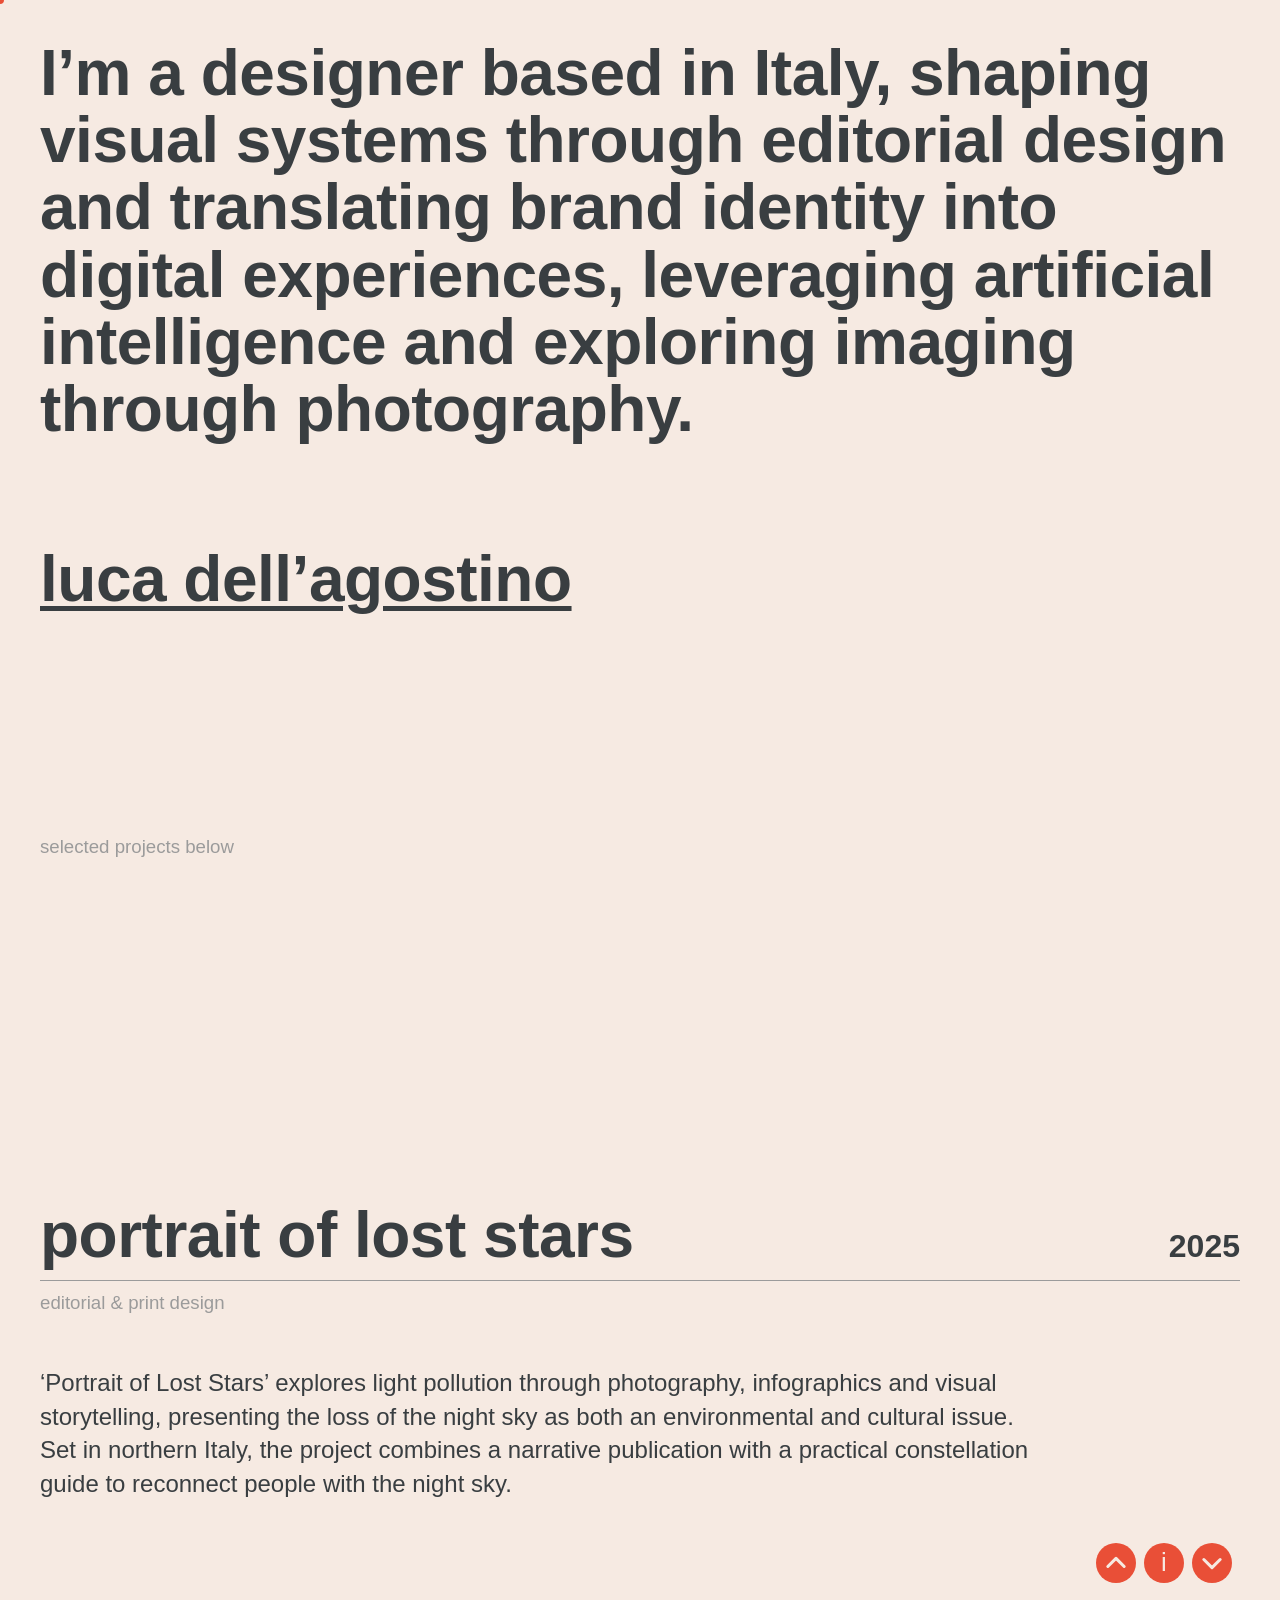
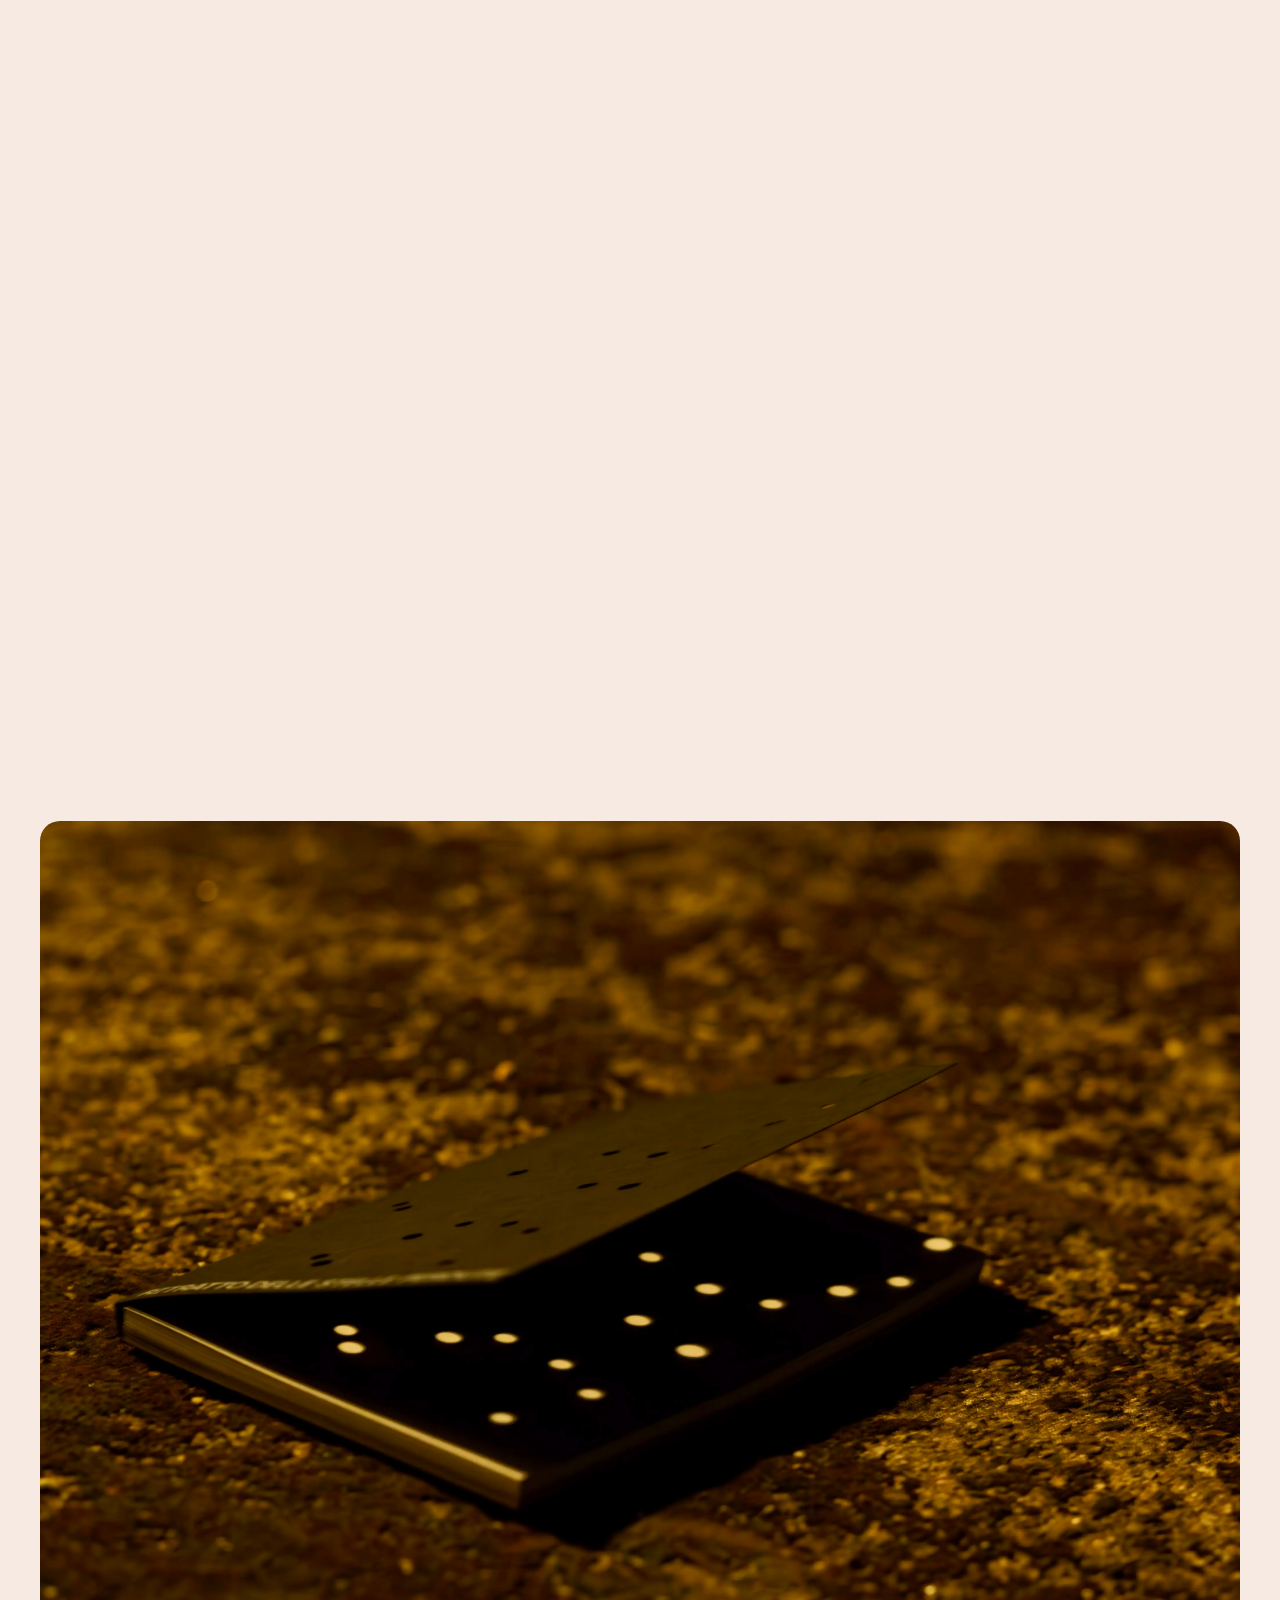
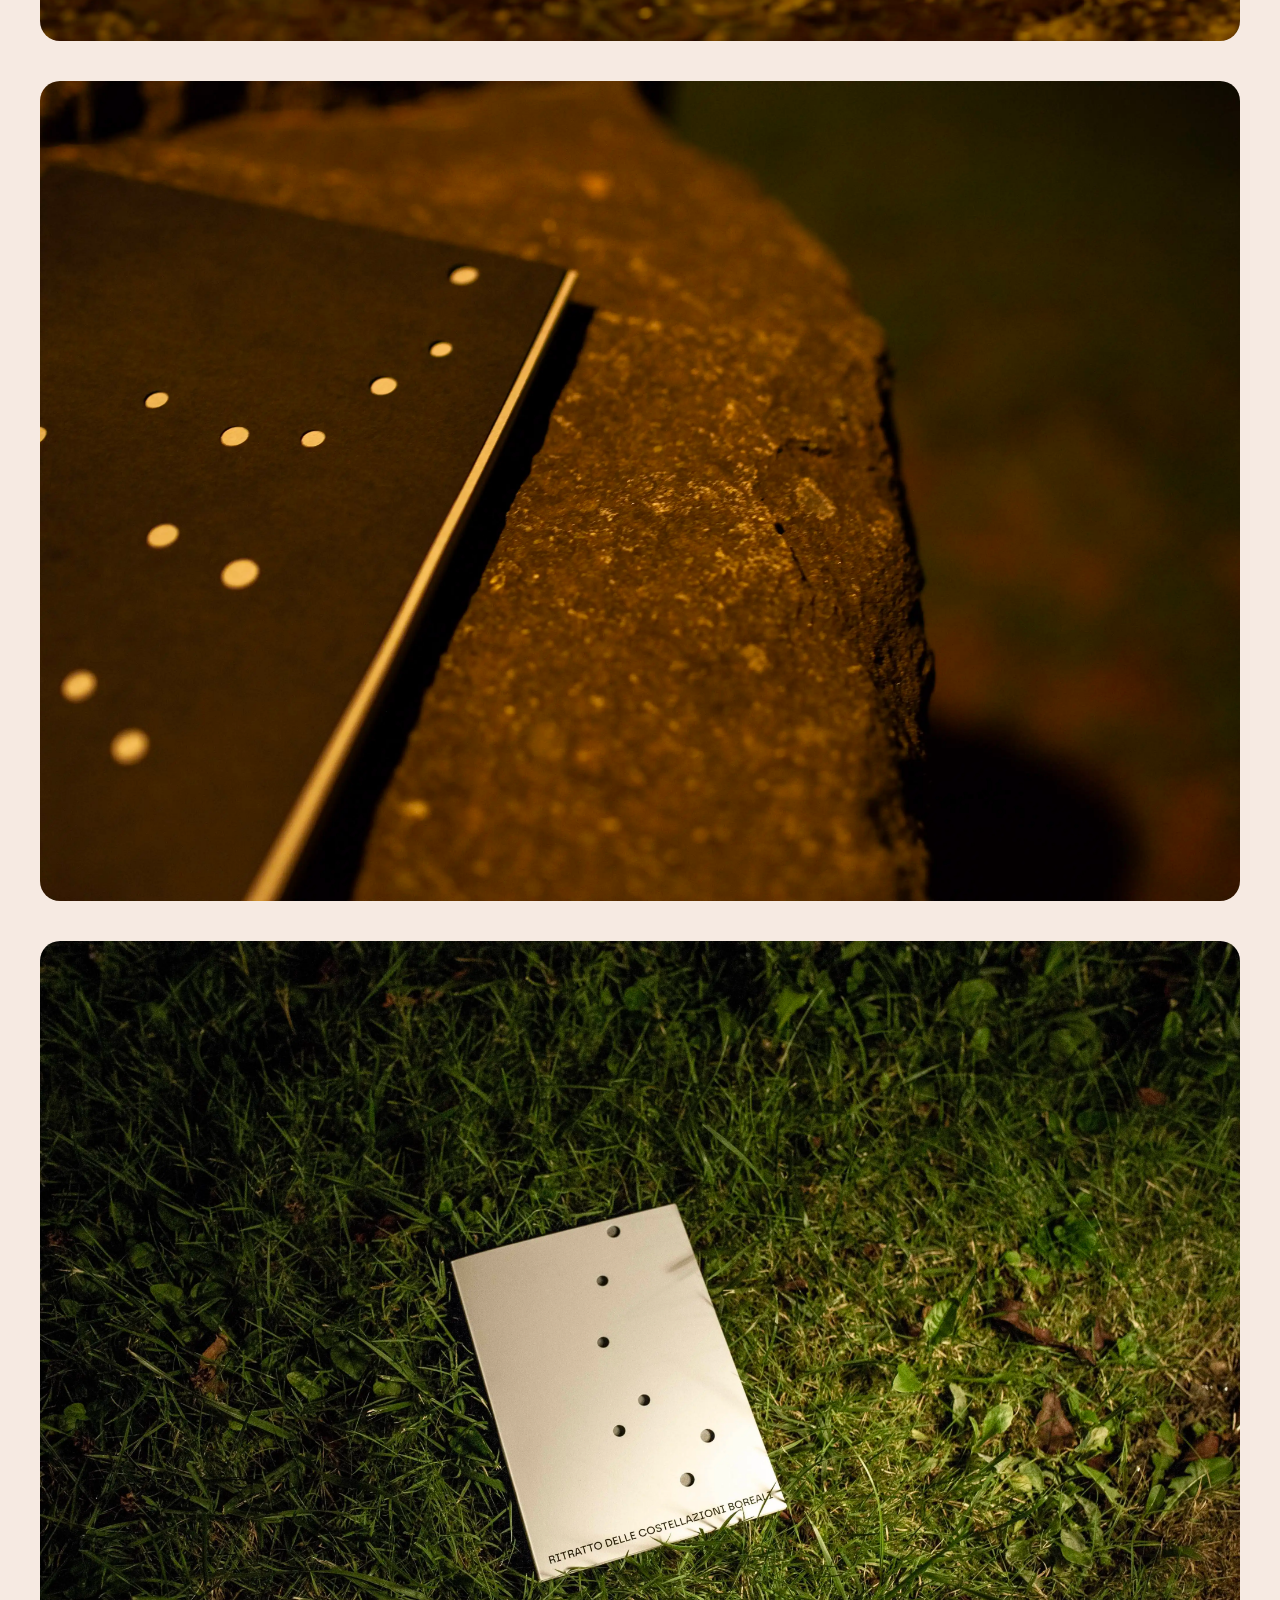
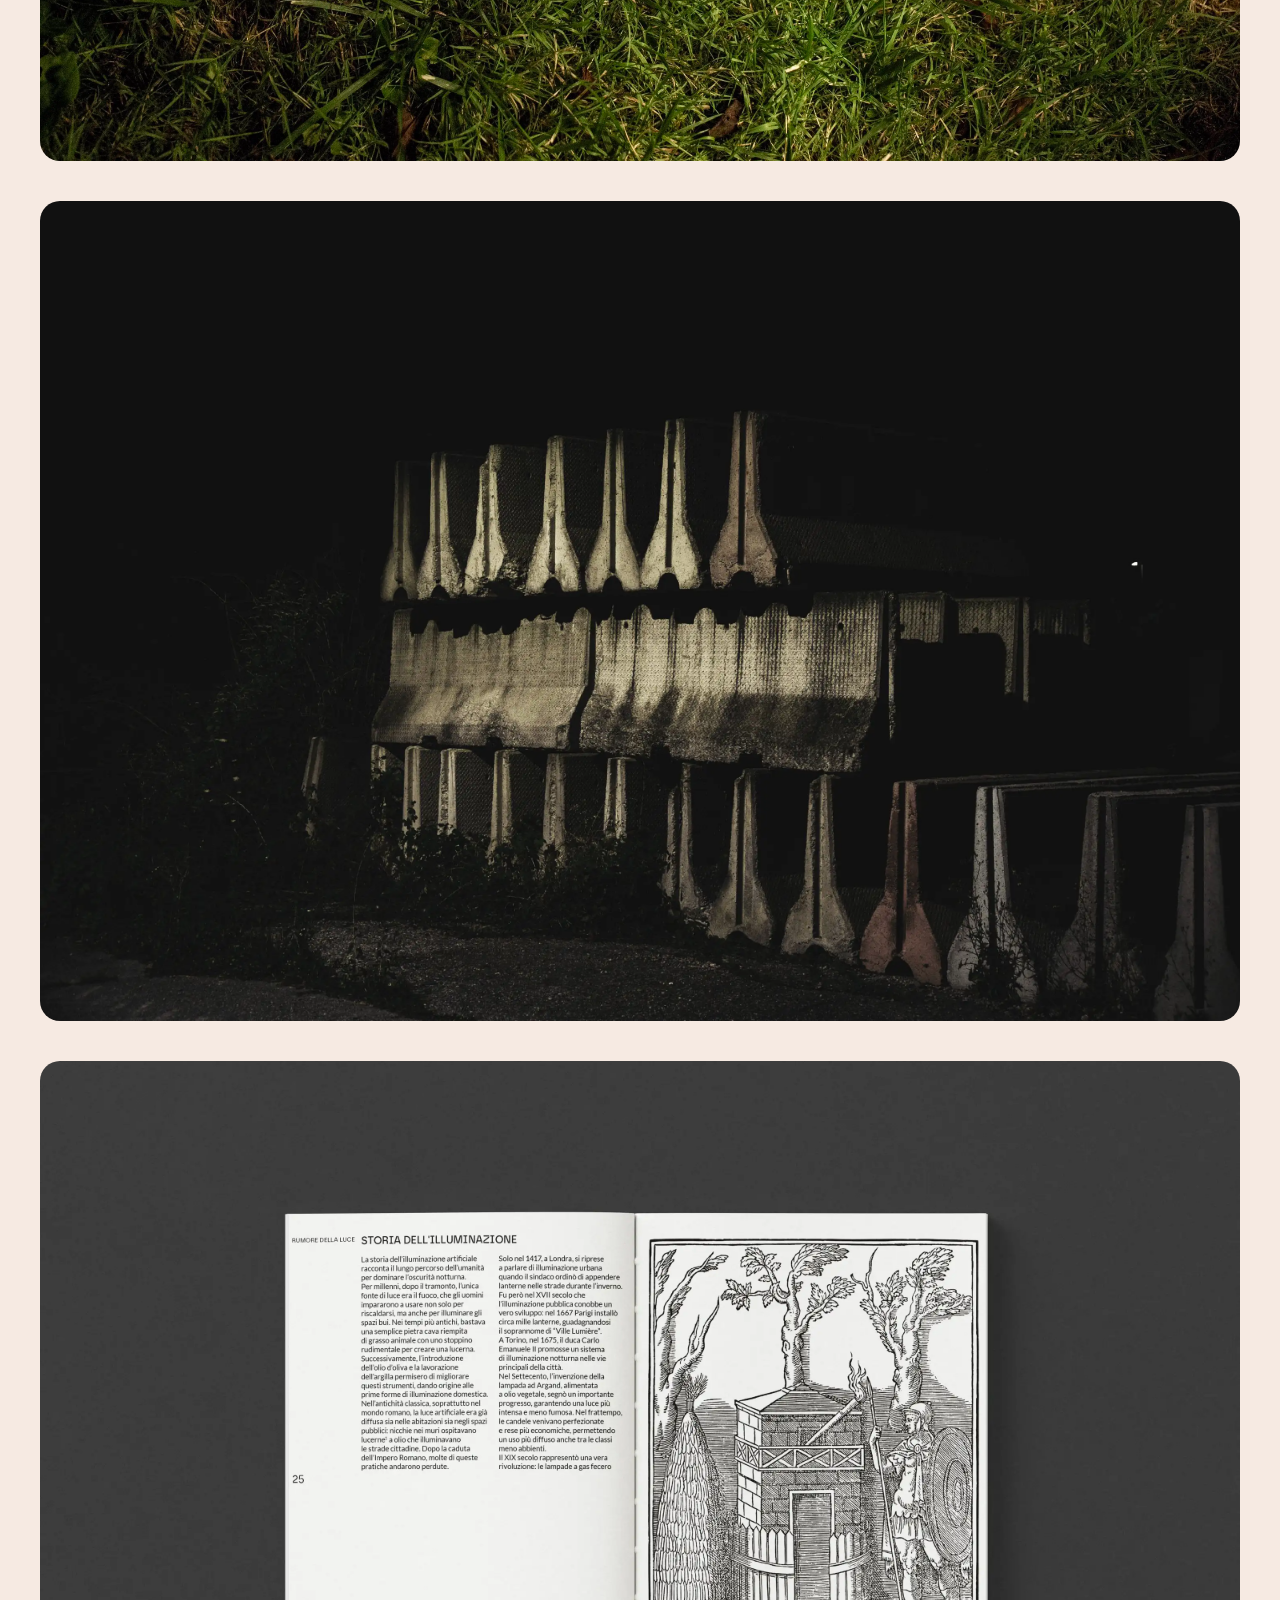
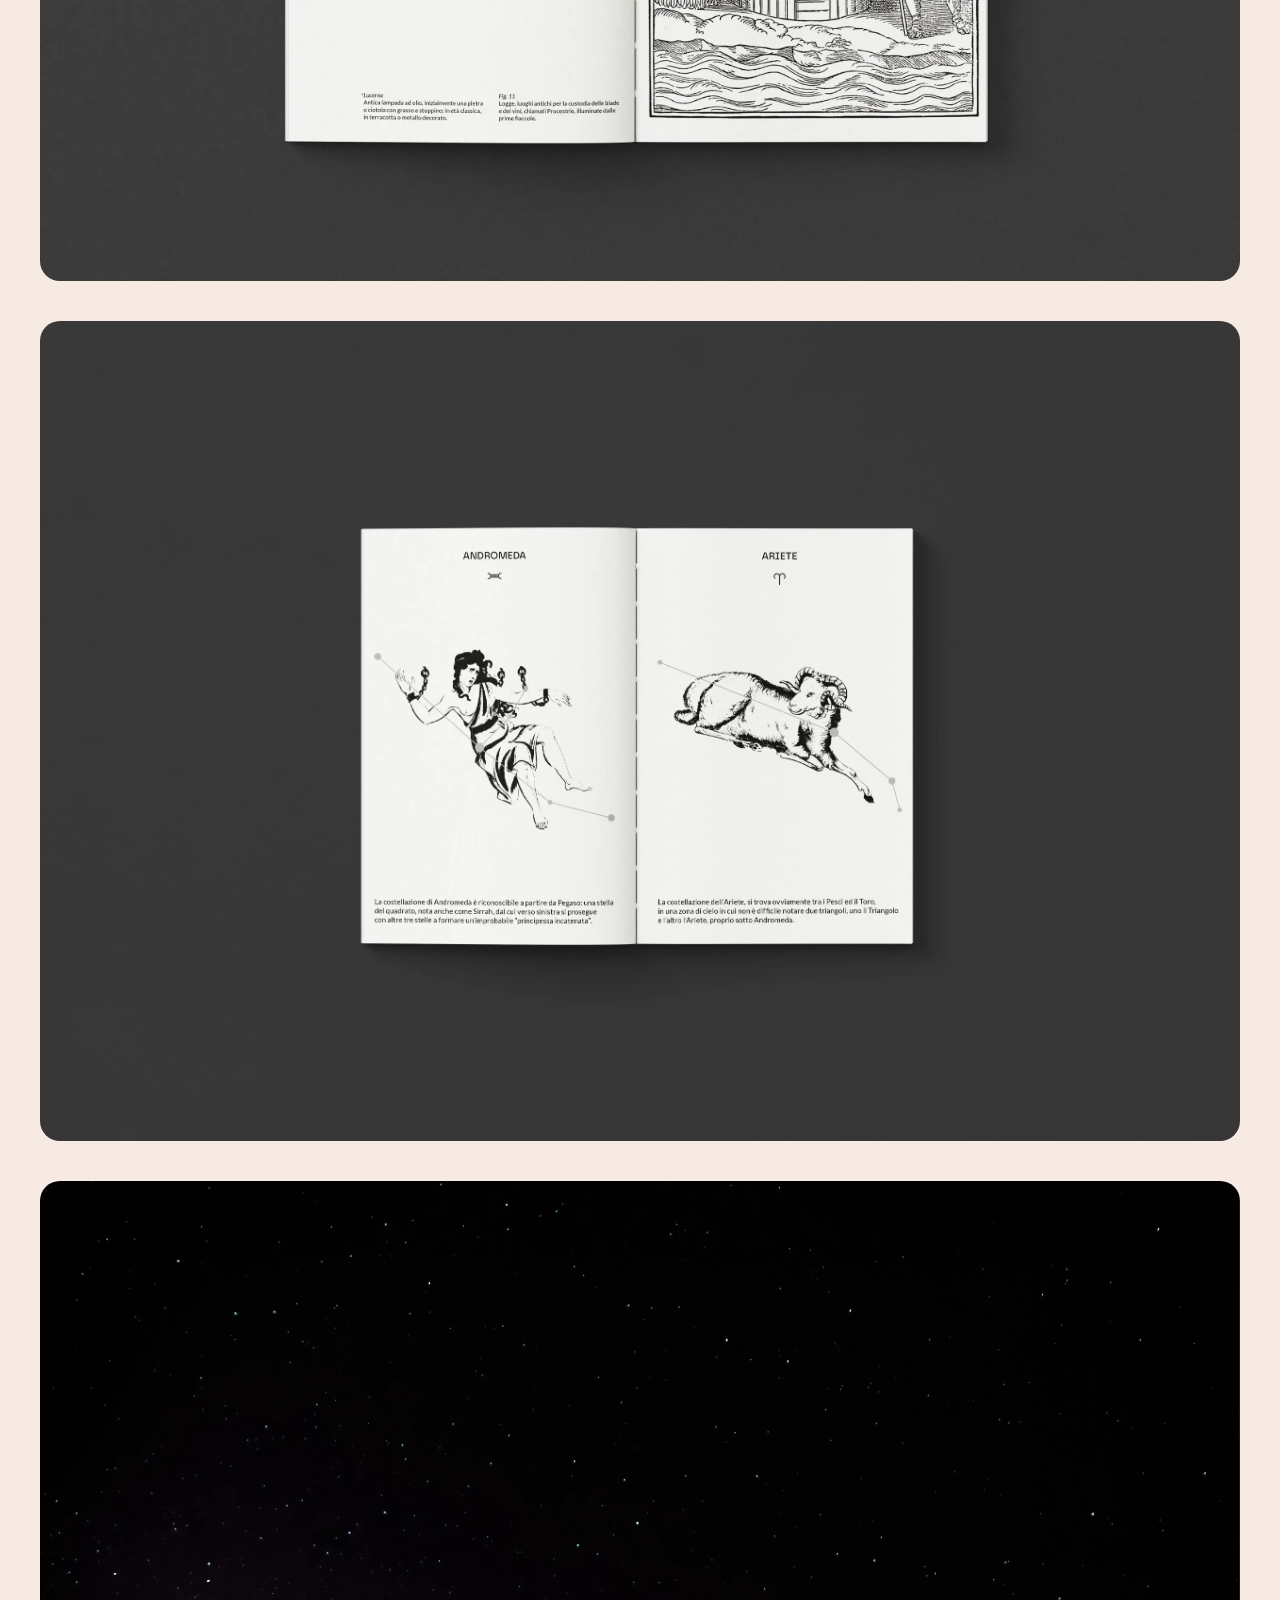
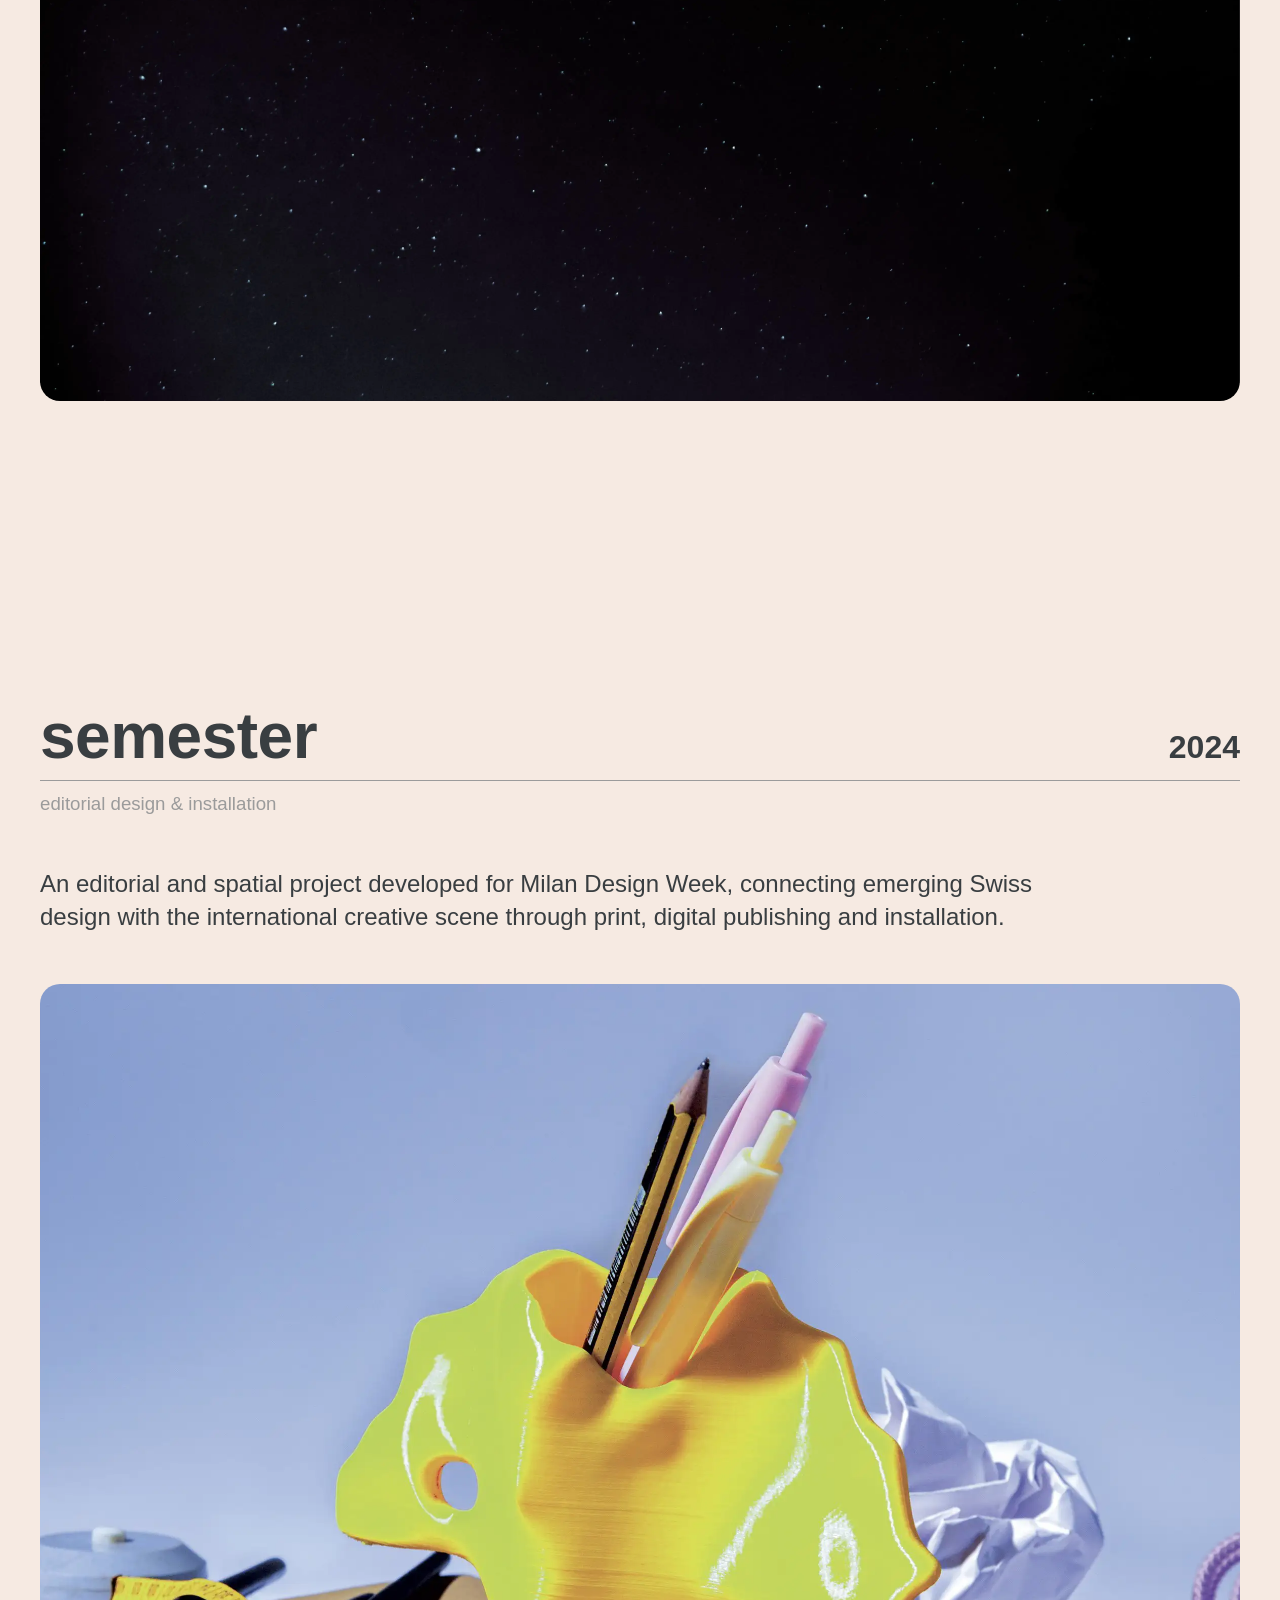
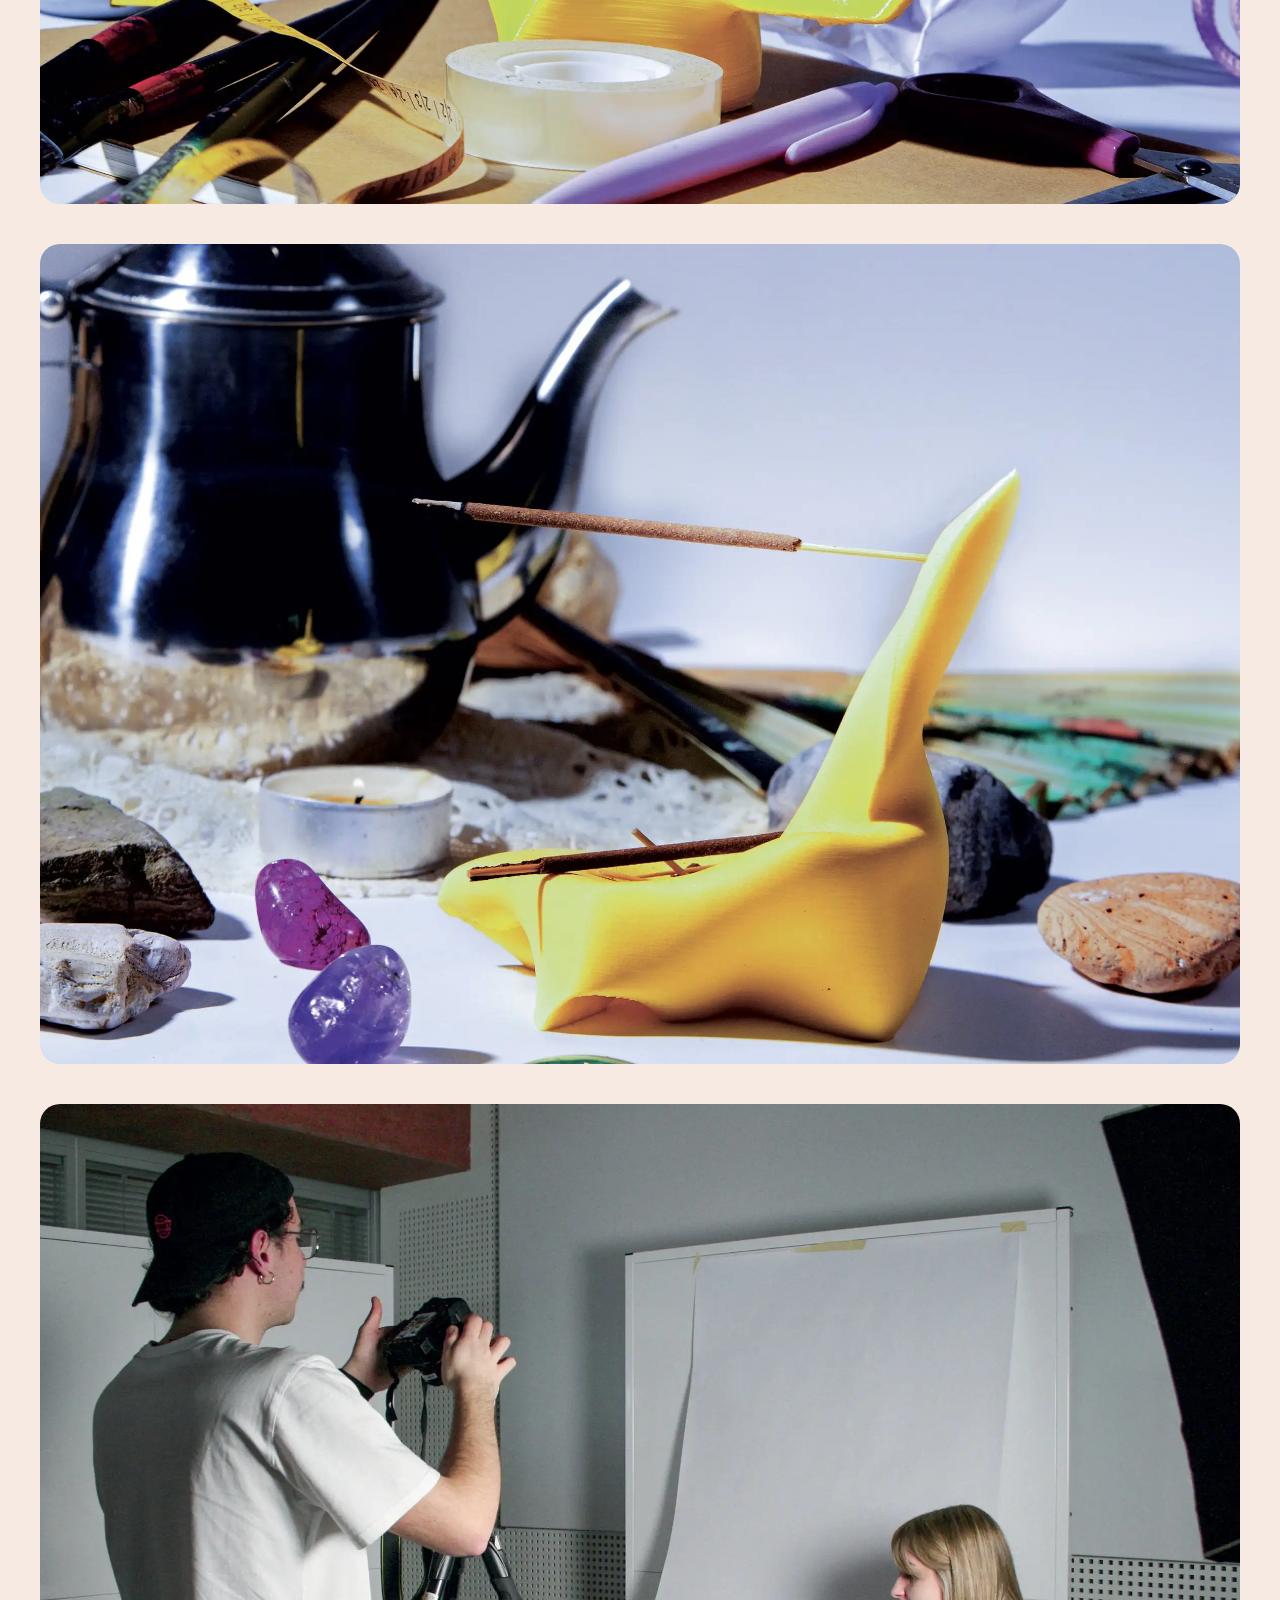
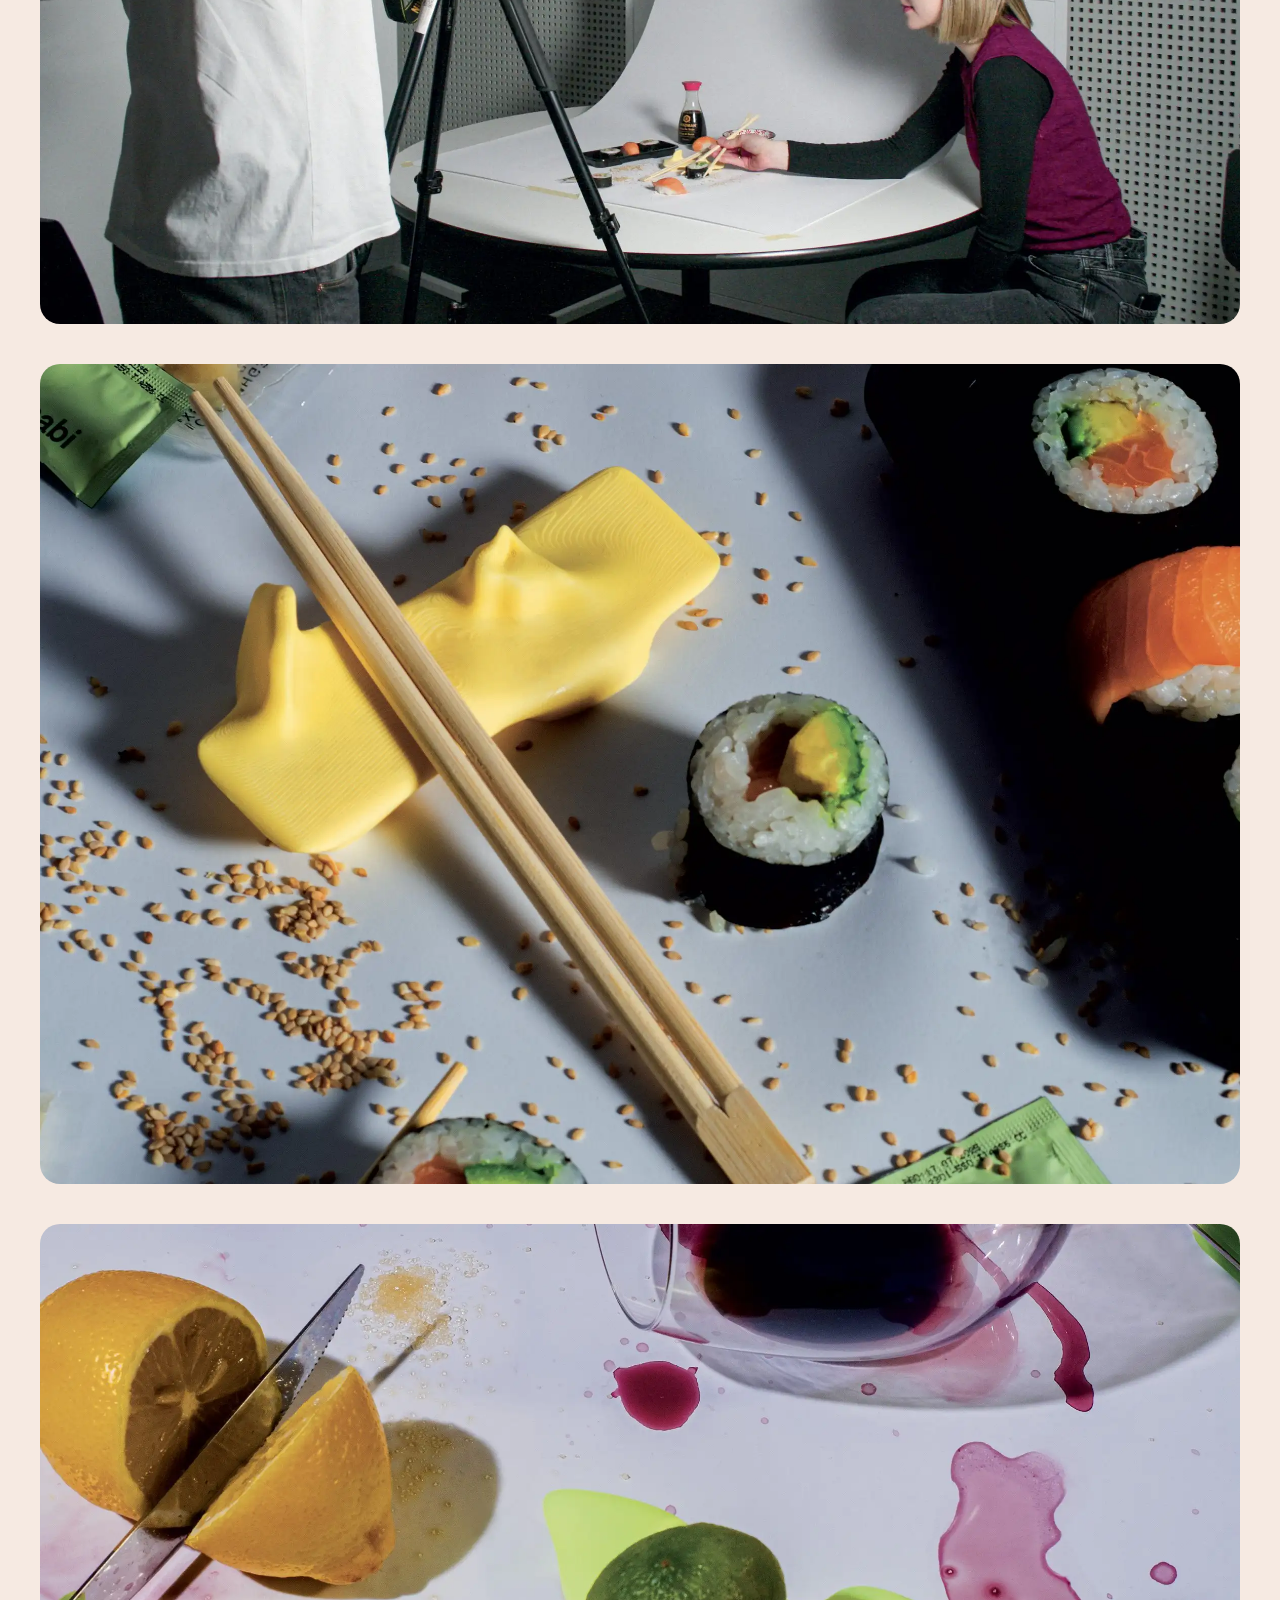
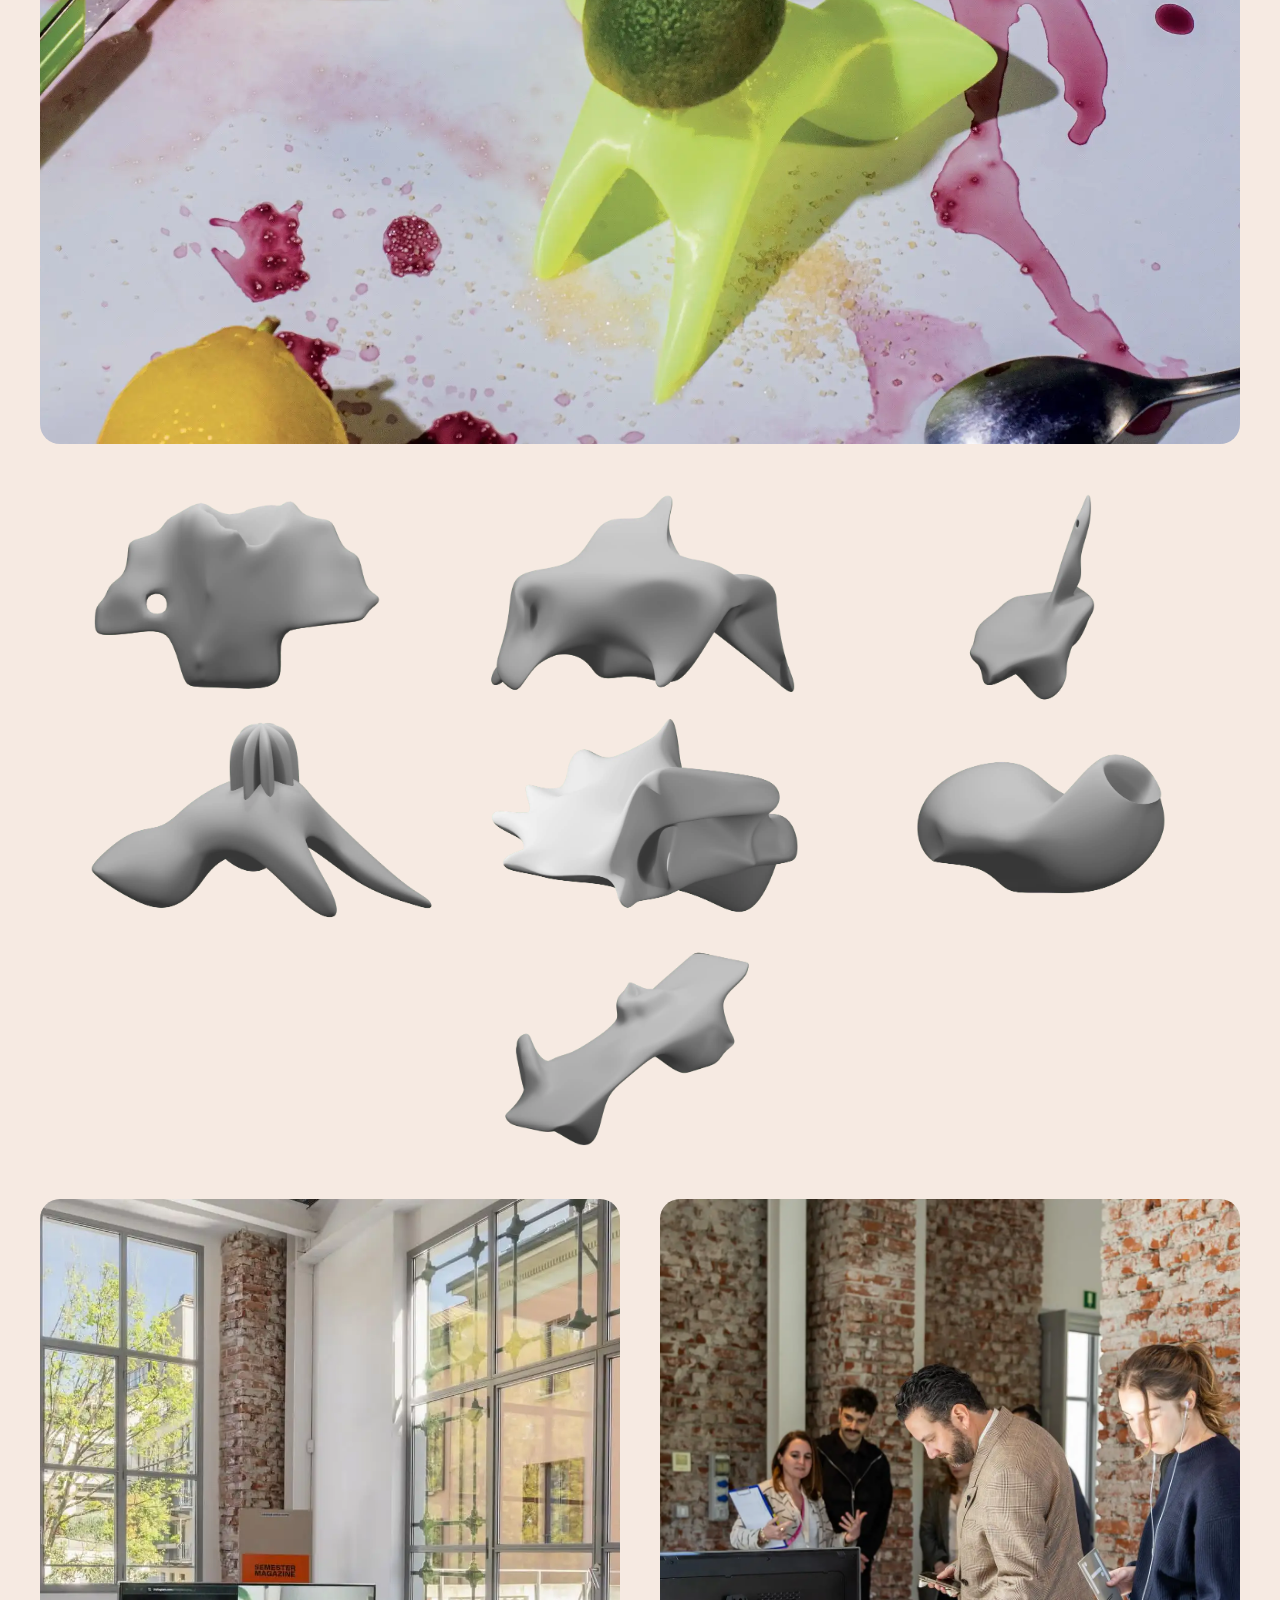
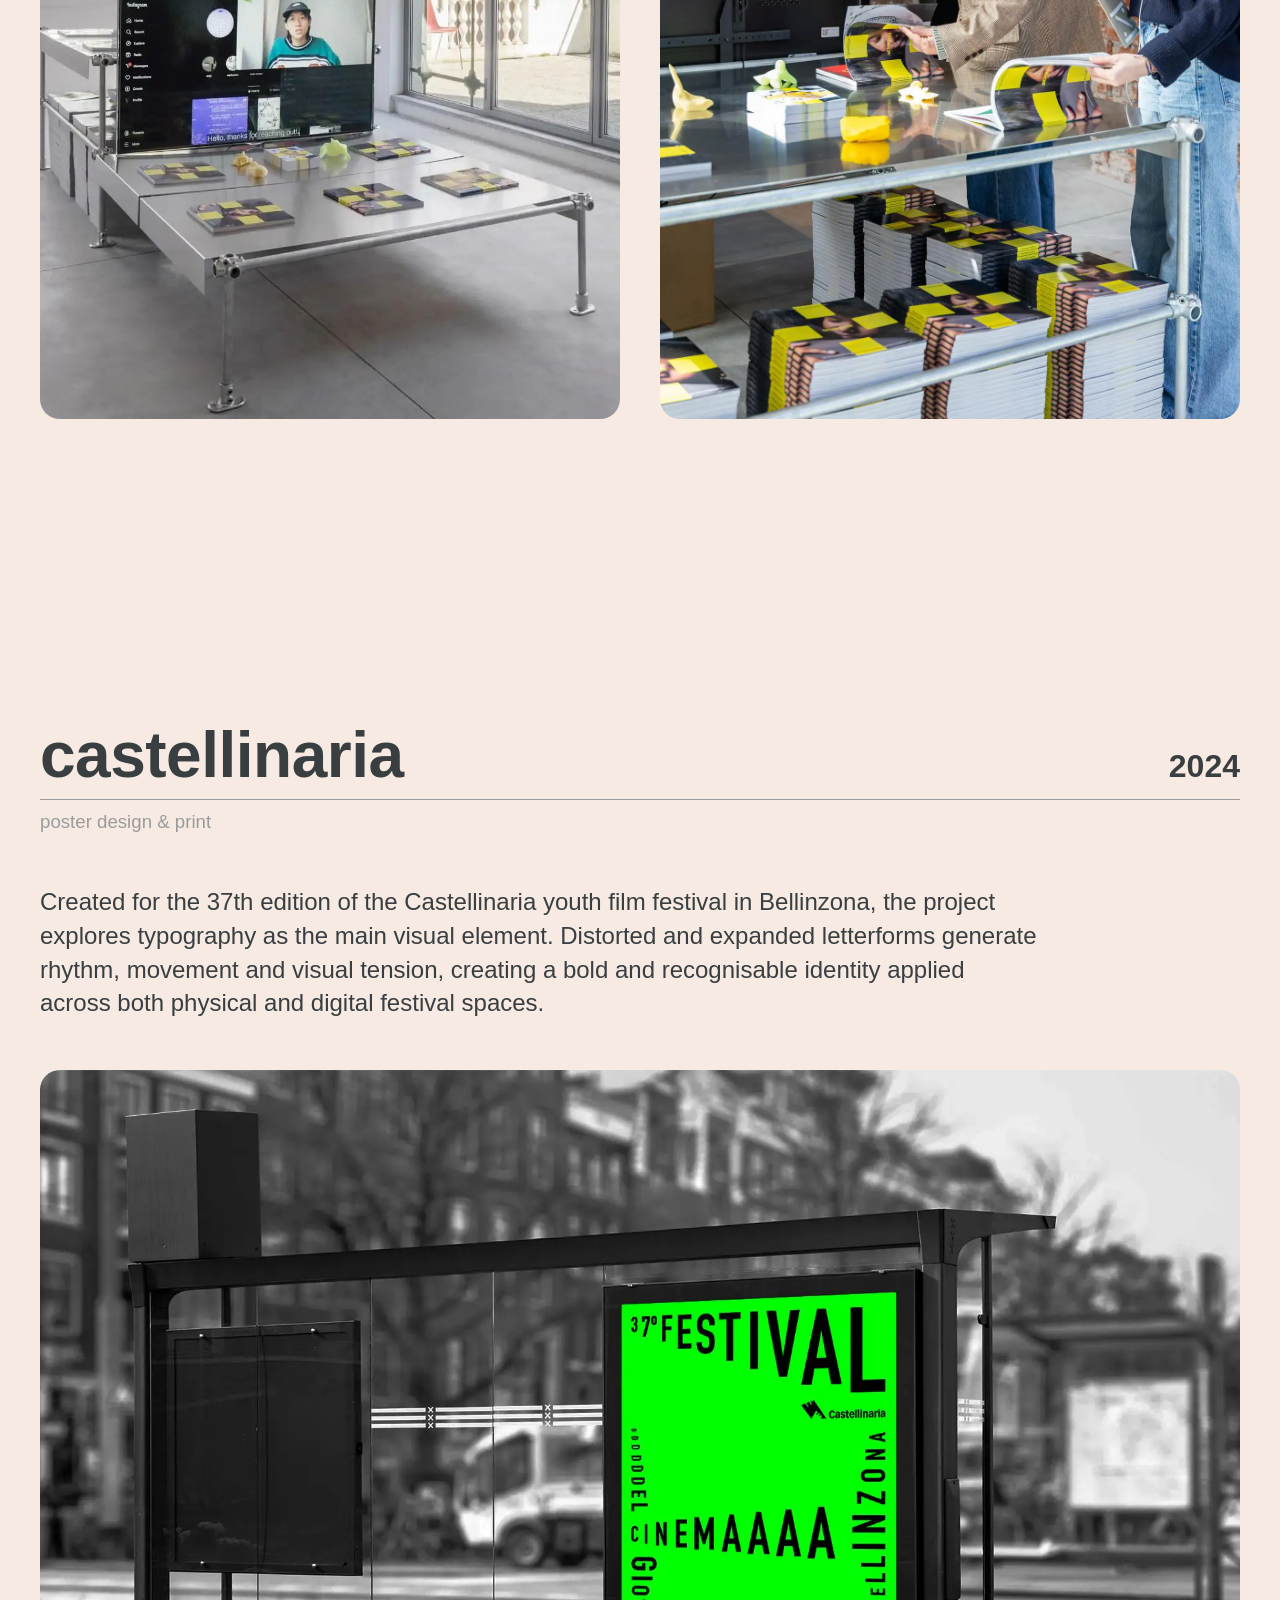
==== commit ab54002d: "Correct typos in hero section text" ====
--- a/index.html
+++ b/index.html
@@ -14,7 +14,7 @@
         <div class="hero-content">
 
             <p class="hero-text">
-                I’m a designer based in italy, shaping visual systems through editorial design and translating brand identity into digital experiences, leveraging artificial intelligence and exploring imaging through photography.
+                I’m a designer based in Italy, shaping visual systems through editorial design and translating brand identity into digital experiences, leveraging artificial intelligence and exploring imaging through photography.
             </p>
 
             <div class="hero-name">
@@ -26,7 +26,7 @@
                 <span class="name-line"></span>
             </div>
 
-            <p class="hero-hint">selected project below</p>
+            <p class="hero-hint">selected projects below</p>
 
         </div>
     </section>
@@ -439,4 +439,4 @@
 <script src="scripts/main.js"></script>
 
 </body>
-</html>+</html>
--- a/styles/main.css
+++ b/styles/main.css
@@ -299,8 +299,8 @@
     top: 50%;
     left: 50%;
 
-    width: 120%;
-    height: 120%;
+    width: 100%;
+    height: 100%;
 
     object-fit: cover;
     object-position: center;
@@ -691,11 +691,7 @@
     color: var(--color-bg);
 }
 
-/* ------------------ */
-/* RESPONSIVE IPAD*/
-/* ------------------ */
-
-@media (max-width: 1200px) {
+@media (min-width: 769px) and (max-width: 1200px) {
     
     :root {
         --space-inline: 30px;
@@ -754,13 +750,16 @@
     }
 
     .project-title-row {
-        flex-direction: column;
-        align-items: flex-start;
+        flex-direction: row;
+        align-items: baseline;
+        justify-content: space-between;
         gap: 12px;
     }
 
     .project-year {
         padding-top: 0;
+        margin-left: auto;
+        white-space: nowrap;
     }
 
     .project-description {
@@ -956,7 +955,8 @@
     }
 
     .project-title-row {
-        flex-direction: column;
+        display: flex;
+        flex-direction: column !important;
         align-items: flex-start;
         gap: 10px;
     }
